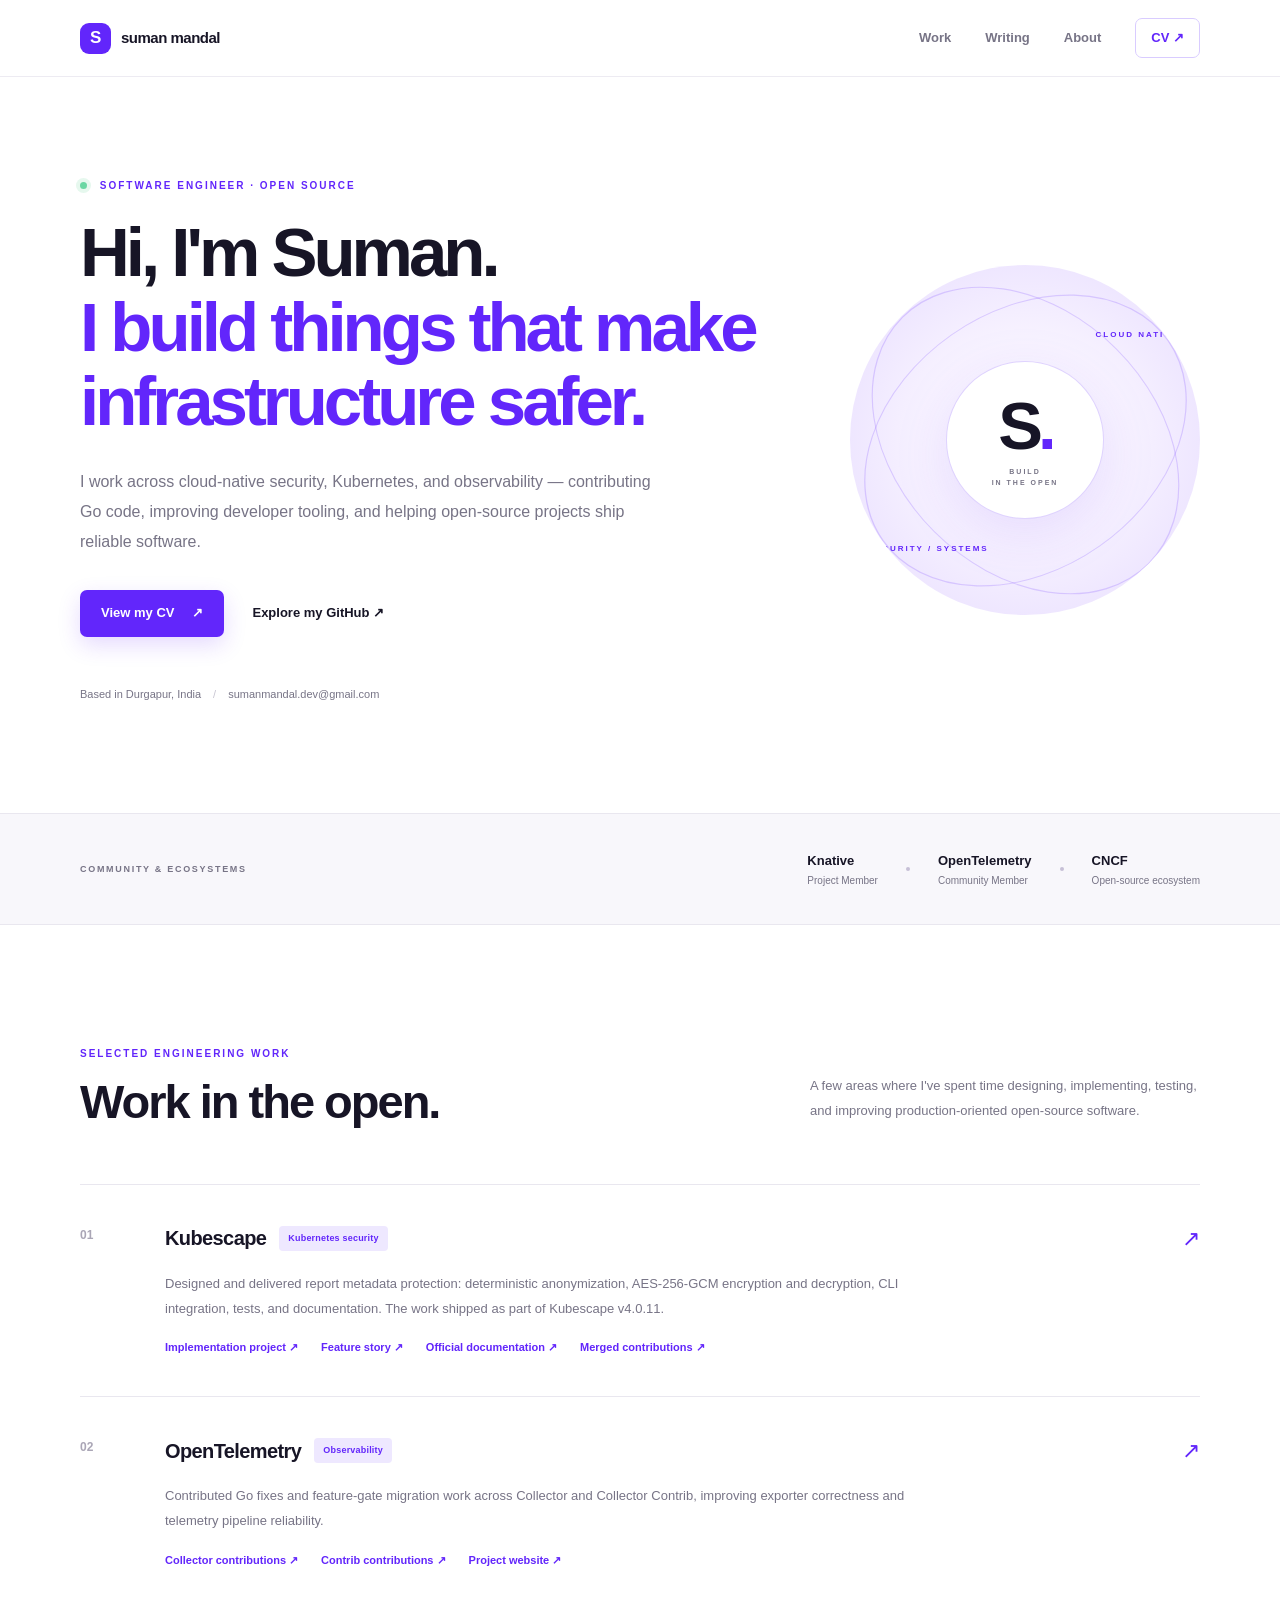
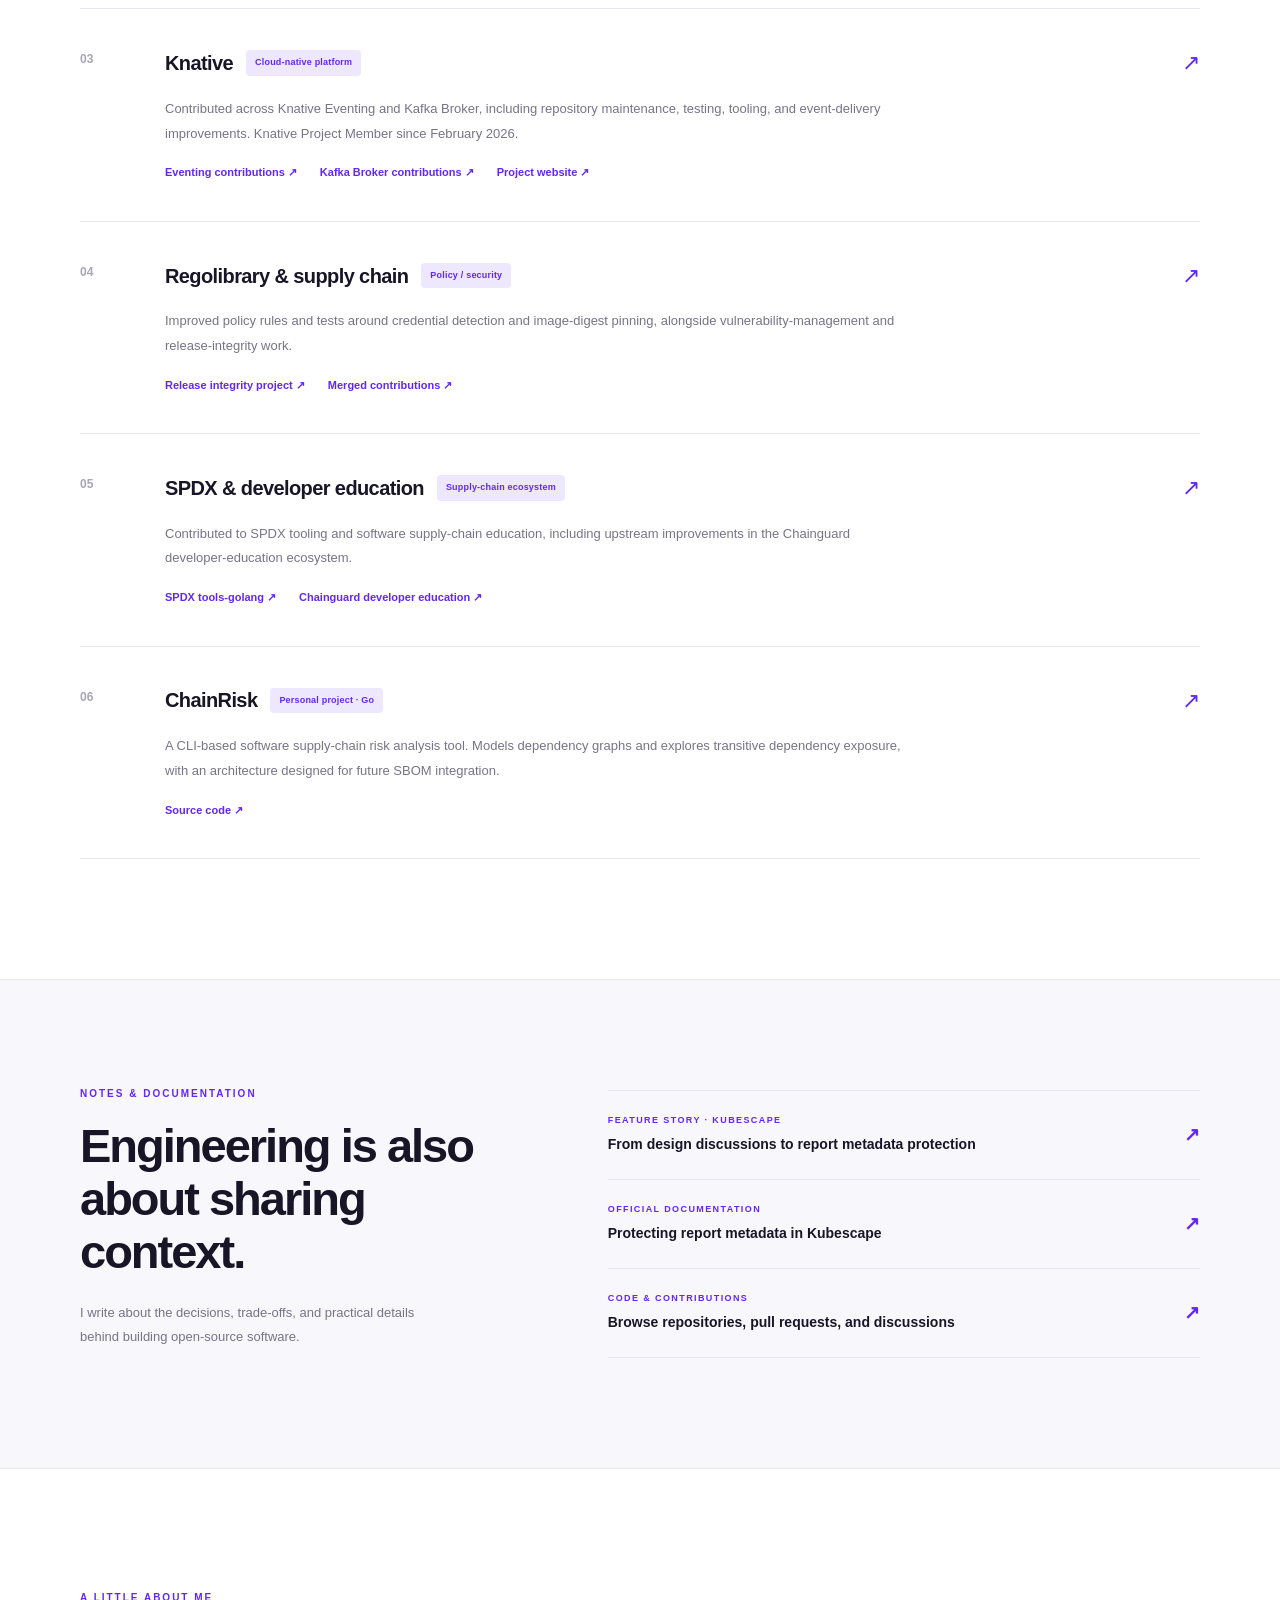
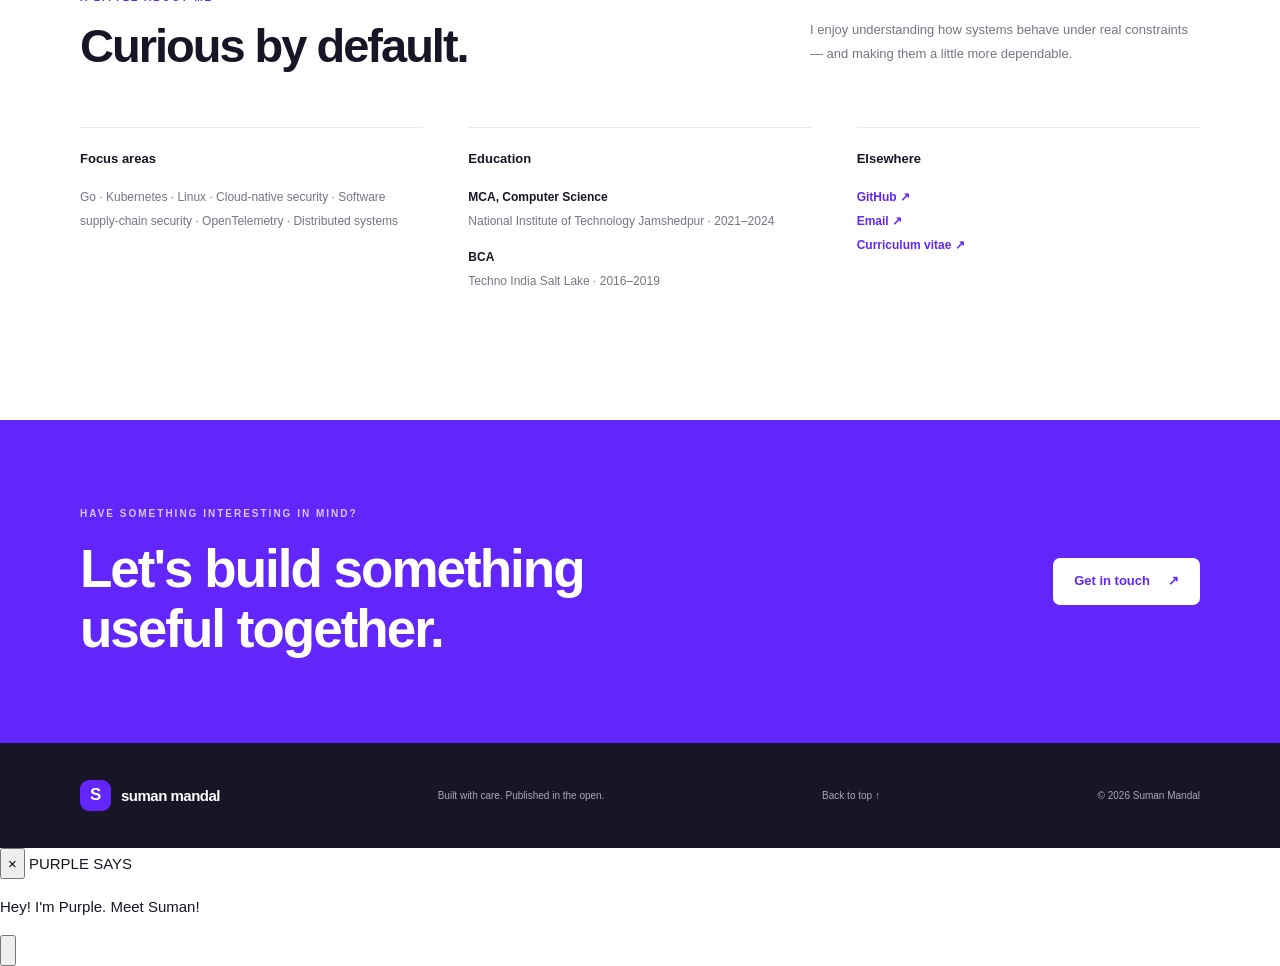
==== index.html @ c649b2d0 "Add interactive purple companion feature" ====
<!doctype html>
<html lang="en">
<head>
  <meta charset="utf-8" />
  <meta name="viewport" content="width=device-width, initial-scale=1" />
  <meta name="theme-color" content="#6226fb" />
  <meta name="description" content="Suman Mandal — software engineer and open-source contributor working across cloud-native security, Kubernetes, and observability." />
  <meta property="og:title" content="Suman Mandal — Software Engineer" />
  <meta property="og:description" content="Open-source engineering across Kubernetes security, cloud-native infrastructure, and observability." />
  <meta property="og:type" content="website" />

  <title>Suman Mandal — Software Engineer</title>

  <link rel="icon" type="image/svg+xml" href="/favicon.svg" />
  <link rel="stylesheet" href="/styles.css" />
</head>

<body>
  <a class="skip-link" href="#main">Skip to content</a>

  <header class="site-header">
    <div class="shell header-inner">
      <a class="wordmark" href="#top" aria-label="Suman Mandal home">
        <span class="mark">S</span>
        <span>suman mandal</span>
      </a>

      <button class="menu-toggle" type="button"
        aria-expanded="false"
        aria-controls="primary-nav"
        aria-label="Open navigation">
        <span></span>
        <span></span>
      </button>

      <nav id="primary-nav" class="nav" aria-label="Main navigation">
        <a href="#work">Work</a>
        <a href="#writing">Writing</a>
        <a href="#about">About</a>
        <a class="nav-cta" href="/assets/Suman-Mandal-CV.pdf"
          target="_blank" rel="noopener">
          CV <span aria-hidden="true">↗</span>
        </a>
      </nav>
    </div>
  </header>

  <main id="main">

    <!-- HERO -->
    <section class="hero shell" id="top">
      <div class="hero-copy">
        <p class="eyebrow">
          <span class="eyebrow-dot"></span>
          SOFTWARE ENGINEER · OPEN SOURCE
        </p>

        <h1>
          Hi, I'm Suman.<br />
          <span>I build things that make infrastructure safer.</span>
        </h1>

        <p class="hero-intro">
          I work across cloud-native security, Kubernetes, and observability —
          contributing Go code, improving developer tooling, and helping
          open-source projects ship reliable software.
        </p>

        <div class="hero-actions">
          <a class="button button-primary"
            href="/assets/Suman-Mandal-CV.pdf"
            target="_blank" rel="noopener">
            View my CV <span aria-hidden="true">↗</span>
          </a>

          <a class="text-link"
            href="https://github.com/jijo-OO7"
            target="_blank" rel="noopener">
            Explore my GitHub <span aria-hidden="true">↗</span>
          </a>
        </div>

        <div class="hero-meta">
          <span>Based in Durgapur, India</span>
          <span class="meta-separator">/</span>
          <a href="mailto:sumanmandal.dev@gmail.com">
            sumanmandal.dev@gmail.com
          </a>
        </div>
      </div>

      <div class="hero-art" aria-hidden="true">
        <div class="art-orbit orbit-one"></div>
        <div class="art-orbit orbit-two"></div>

        <div class="art-core">
          <span class="core-glyph">S<span>.</span></span>
          <span class="core-caption">BUILD<br />IN THE OPEN</span>
        </div>

        <div class="art-label label-top">CLOUD NATIVE</div>
        <div class="art-label label-bottom">SECURITY / SYSTEMS</div>
        <div class="art-grid"></div>
      </div>
    </section>

    <!-- COMMUNITY -->
    <section class="signal-band">
      <div class="shell signal-inner">
        <span class="signal-label">COMMUNITY & ECOSYSTEMS</span>

        <div class="signal-items">
          <span>Knative <small>Project Member</small></span>
          <i></i>
          <span>OpenTelemetry <small>Community Member</small></span>
          <i></i>
          <span>CNCF <small>Open-source ecosystem</small></span>
        </div>
      </div>
    </section>

    <!-- ENGINEERING WORK -->
    <section class="section shell" id="work">
      <div class="section-heading">
        <div>
          <p class="eyebrow">SELECTED ENGINEERING WORK</p>
          <h2>Work in the open.</h2>
        </div>

        <p class="section-note">
          A few areas where I've spent time designing, implementing,
          testing, and improving production-oriented open-source software.
        </p>
      </div>

      <div class="work-list">

        <!-- KUBESCAPE -->
        <article class="work-item">
          <div class="work-index">01</div>

          <div class="work-main">
            <div class="work-topline">
              <h3>
                Kubescape
                <span class="work-tag">Kubernetes security</span>
              </h3>

              <a class="arrow-link"
                href="https://github.com/kubescape/kubescape"
                target="_blank" rel="noopener"
                aria-label="Kubescape repository">↗</a>
            </div>

            <p>
              Designed and delivered report metadata protection:
              deterministic anonymization, AES-256-GCM encryption and
              decryption, CLI integration, tests, and documentation.
              The work shipped as part of Kubescape v4.0.11.
            </p>

            <div class="resource-links">
              <a href="https://github.com/jijo-OO7/kubescape-report-protection"
                target="_blank" rel="noopener">Implementation project ↗</a>

              <a href="https://kubescape.io/blog/2026/07/24/kubescape-report-metadata-protection/"
                target="_blank" rel="noopener">Feature story ↗</a>

              <a href="https://kubescape.io/docs/scanning/#protecting-report-metadata"
                target="_blank" rel="noopener">Official documentation ↗</a>

              <a href="https://github.com/kubescape/kubescape/pulls?q=is%3Apr+author%3Ajijo-OO7+is%3Amerged"
                target="_blank" rel="noopener">Merged contributions ↗</a>
            </div>
          </div>
        </article>

        <!-- OPENTELEMETRY -->
        <article class="work-item">
          <div class="work-index">02</div>

          <div class="work-main">
            <div class="work-topline">
              <h3>
                OpenTelemetry
                <span class="work-tag">Observability</span>
              </h3>

              <a class="arrow-link"
                href="https://github.com/open-telemetry/opentelemetry-collector-contrib"
                target="_blank" rel="noopener"
                aria-label="OpenTelemetry Collector Contrib repository">↗</a>
            </div>

            <p>
              Contributed Go fixes and feature-gate migration work across
              Collector and Collector Contrib, improving exporter correctness
              and telemetry pipeline reliability.
            </p>

            <div class="resource-links">
              <a href="https://github.com/open-telemetry/opentelemetry-collector/pulls?q=is%3Apr+author%3Ajijo-OO7+is%3Amerged"
                target="_blank" rel="noopener">Collector contributions ↗</a>

              <a href="https://github.com/open-telemetry/opentelemetry-collector-contrib/pulls?q=is%3Apr+author%3Ajijo-OO7+is%3Amerged"
                target="_blank" rel="noopener">Contrib contributions ↗</a>

              <a href="https://opentelemetry.io/"
                target="_blank" rel="noopener">Project website ↗</a>
            </div>
          </div>
        </article>

        <!-- KNATIVE -->
        <article class="work-item">
          <div class="work-index">03</div>

          <div class="work-main">
            <div class="work-topline">
              <h3>
                Knative
                <span class="work-tag">Cloud-native platform</span>
              </h3>

              <a class="arrow-link"
                href="https://github.com/knative"
                target="_blank" rel="noopener"
                aria-label="Knative organization">↗</a>
            </div>

            <p>
              Contributed across Knative Eventing and Kafka Broker,
              including repository maintenance, testing, tooling, and
              event-delivery improvements. Knative Project Member since
              February 2026.
            </p>

            <div class="resource-links">
              <a href="https://github.com/knative/eventing/pulls?q=is%3Apr+author%3Ajijo-OO7+is%3Amerged"
                target="_blank" rel="noopener">Eventing contributions ↗</a>

              <a href="https://github.com/knative-extensions/eventing-kafka-broker/pulls?q=is%3Apr+author%3Ajijo-OO7+is%3Amerged"
                target="_blank" rel="noopener">Kafka Broker contributions ↗</a>

              <a href="https://knative.dev/"
                target="_blank" rel="noopener">Project website ↗</a>
            </div>
          </div>
        </article>

        <!-- REGOLIBRARY -->
        <article class="work-item">
          <div class="work-index">04</div>

          <div class="work-main">
            <div class="work-topline">
              <h3>
                Regolibrary & supply chain
                <span class="work-tag">Policy / security</span>
              </h3>

              <a class="arrow-link"
                href="https://github.com/kubescape/regolibrary"
                target="_blank" rel="noopener"
                aria-label="Regolibrary repository">↗</a>
            </div>

            <p>
              Improved policy rules and tests around credential detection
              and image-digest pinning, alongside vulnerability-management
              and release-integrity work.
            </p>

            <div class="resource-links">
              <a href="https://github.com/jijo-OO7/regolibrary-release-integrity"
                target="_blank" rel="noopener">Release integrity project ↗</a>

              <a href="https://github.com/kubescape/regolibrary/pulls?q=is%3Apr+author%3Ajijo-OO7+is%3Amerged"
                target="_blank" rel="noopener">Merged contributions ↗</a>
            </div>
          </div>
        </article>

        <!-- SPDX -->
        <article class="work-item">
          <div class="work-index">05</div>

          <div class="work-main">
            <div class="work-topline">
              <h3>
                SPDX & developer education
                <span class="work-tag">Supply-chain ecosystem</span>
              </h3>

              <a class="arrow-link"
                href="https://github.com/spdx/tools-golang"
                target="_blank" rel="noopener"
                aria-label="SPDX tools golang repository">↗</a>
            </div>

            <p>
              Contributed to SPDX tooling and software supply-chain
              education, including upstream improvements in the
              Chainguard developer-education ecosystem.
            </p>

            <div class="resource-links">
              <a href="https://github.com/spdx/tools-golang"
                target="_blank" rel="noopener">SPDX tools-golang ↗</a>

              <a href="https://edu.chainguard.dev/"
                target="_blank" rel="noopener">Chainguard developer education ↗</a>
            </div>
          </div>
        </article>

        <!-- CHAINRISK -->
        <article class="work-item">
          <div class="work-index">06</div>

          <div class="work-main">
            <div class="work-topline">
              <h3>
                ChainRisk
                <span class="work-tag">Personal project · Go</span>
              </h3>

              <a class="arrow-link"
                href="https://github.com/jijo-OO7/chainrisk"
                target="_blank" rel="noopener"
                aria-label="ChainRisk repository">↗</a>
            </div>

            <p>
              A CLI-based software supply-chain risk analysis tool.
              Models dependency graphs and explores transitive dependency
              exposure, with an architecture designed for future SBOM integration.
            </p>

            <div class="resource-links">
              <a href="https://github.com/jijo-OO7/chainrisk"
                target="_blank" rel="noopener">Source code ↗</a>
            </div>
          </div>
        </article>

      </div>
    </section>

    <!-- WRITING -->
    <section class="writing-section" id="writing">
      <div class="shell writing-inner">

        <div>
          <p class="eyebrow">NOTES & DOCUMENTATION</p>
          <h2>Engineering is also<br />about sharing context.</h2>

          <p class="writing-intro">
            I write about the decisions, trade-offs, and practical details
            behind building open-source software.
          </p>
        </div>

        <div class="writing-links">
          <a class="writing-link"
            href="https://kubescape.io/blog/2026/07/24/kubescape-report-metadata-protection/"
            target="_blank" rel="noopener">
            <span>
              <small>FEATURE STORY · KUBESCAPE</small>
              From design discussions to report metadata protection
            </span>
            <b>↗</b>
          </a>

          <a class="writing-link"
            href="https://kubescape.io/docs/scanning/#protecting-report-metadata"
            target="_blank" rel="noopener">
            <span>
              <small>OFFICIAL DOCUMENTATION</small>
              Protecting report metadata in Kubescape
            </span>
            <b>↗</b>
          </a>

          <a class="writing-link"
            href="https://github.com/jijo-OO7"
            target="_blank" rel="noopener">
            <span>
              <small>CODE & CONTRIBUTIONS</small>
              Browse repositories, pull requests, and discussions
            </span>
            <b>↗</b>
          </a>
        </div>

      </div>
    </section>

    <!-- ABOUT -->
    <section class="section shell about-section" id="about">
      <div class="section-heading">
        <div>
          <p class="eyebrow">A LITTLE ABOUT ME</p>
          <h2>Curious by default.</h2>
        </div>

        <p class="section-note">
          I enjoy understanding how systems behave under real constraints —
          and making them a little more dependable.
        </p>
      </div>

      <div class="about-grid">

        <div>
          <h3>Focus areas</h3>
          <p>
            Go · Kubernetes · Linux · Cloud-native security ·
            Software supply-chain security · OpenTelemetry · Distributed systems
          </p>
        </div>

        <div>
          <h3>Education</h3>
          <p>
            <strong>MCA, Computer Science</strong><br />
            National Institute of Technology Jamshedpur · 2021–2024
          </p>
          <p>
            <strong>BCA</strong><br />
            Techno India Salt Lake · 2016–2019
          </p>
        </div>

        <div>
          <h3>Elsewhere</h3>
          <p>
            <a href="https://github.com/jijo-OO7"
              target="_blank" rel="noopener">GitHub ↗</a><br />

            <a href="mailto:sumanmandal.dev@gmail.com">Email ↗</a><br />

            <a href="/assets/Suman-Mandal-CV.pdf"
              target="_blank" rel="noopener">Curriculum vitae ↗</a>
          </p>
        </div>

      </div>
    </section>

    <!-- CONTACT -->
    <section class="contact-band">
      <div class="shell contact-inner">
        <div>
          <p class="eyebrow">HAVE SOMETHING INTERESTING IN MIND?</p>
          <h2>Let's build something<br />useful together.</h2>
        </div>

        <a class="button button-light"
          href="mailto:sumanmandal.dev@gmail.com">
          Get in touch <span aria-hidden="true">↗</span>
        </a>
      </div>
    </section>

  </main>

  <!-- FOOTER -->
  <footer class="site-footer">
    <div class="shell footer-inner">
      <a class="wordmark footer-wordmark" href="#top">
        <span class="mark">S</span>
        <span>suman mandal</span>
      </a>

      <p>Built with care. Published in the open.</p>

      <a href="#top">Back to top ↑</a>

      <small>© <span id="year">2026</span> Suman Mandal</small>
    </div>
  </footer>

<!-- PURPLE: INTERACTIVE WEBSITE COMPANION -->
<div class="purple-companion" id="purpleCompanion">

  <div class="purple-bubble" id="purpleBubble" role="status">
    <button class="purple-close" id="purpleClose"
      aria-label="Dismiss message">×</button>
    <span class="purple-bubble-label">PURPLE SAYS</span>
    <p id="purpleMessage">Hey! I'm Purple. Meet Suman!</p>
  </div>

  <button class="purple-cat" id="purpleCat"
    type="button"
    aria-label="Talk to Purple, your website companion"
    aria-expanded="true">

    <svg viewBox="0 0 120 110" role="img"
      aria-label="Cute purple cat mascot">

      <!-- Tail -->
      <path class="cat-tail"
        d="M87 75 C112 68 112 42 99 39 C90 36 87 48 96 49"
        fill="none" stroke="#6226fb"
        stroke-width="9" stroke-linecap="round"/>

      <!-- Body -->
      <ellipse cx="59" cy="77" rx="31" ry="26"
        fill="#6226fb"/>

      <!-- Feet -->
      <ellipse cx="42" cy="96" rx="13" ry="7"
        fill="#4918d8"/>
      <ellipse cx="77" cy="96" rx="13" ry="7"
        fill="#4918d8"/>

      <!-- Head -->
      <path d="M25 43 L28 9 L49 27
        Q60 21 72 27 L94 9 L96 46
        Q102 66 83 74 Q60 84 37 73
        Q19 64 25 43Z"
        fill="#7B4AFF"/>

      <!-- Inner ears -->
      <path d="M34 19 L32 40 L47 31Z"
        fill="#D7C6FF"/>
      <path d="M86 19 L88 40 L74 31Z"
        fill="#D7C6FF"/>

      <!-- Eyes -->
      <ellipse cx="46" cy="48" rx="4" ry="6"
        fill="#24123F"/>
      <ellipse cx="76" cy="48" rx="4" ry="6"
        fill="#24123F"/>

      <!-- Nose -->
      <path d="M57 57 Q61 53 65 57 Q61 63 57 57Z"
        fill="#FFC0E0"/>

      <!-- Mouth -->
      <path d="M61 61 Q55 68 50 62 M61 61 Q67 68 72 62"
        fill="none" stroke="#32165E"
        stroke-width="2" stroke-linecap="round"/>

      <!-- Whiskers -->
      <path d="M39 59 L19 55 M39 64 L18 66
        M81 59 L101 55 M81 64 L102 66"
        fill="none" stroke="#E4D8FF"
        stroke-width="2" stroke-linecap="round"/>

      <!-- Chest patch -->
      <ellipse cx="59" cy="77" rx="14" ry="12"
        fill="#B99BFF"/>

    </svg>

    <span class="cat-shadow"></span>
  </button>

</div>
<!-- END PURPLE -->

  <script src="/script.js"></script>
</body>
</html>
---- styles.css ----
/* =========================================
   SUMAN MANDAL — PERSONAL WEBSITE
   Minimal editorial design
   ========================================= */

:root {
  --violet: #6226fb;
  --violet-dark: #4816d7;
  --violet-soft: #eee8ff;
  --ink: #171526;
  --muted: #777486;
  --paper: #ffffff;
  --surface: #f8f7fb;
  --line: #e9e7ef;
  --white: #ffffff;

  --font: Inter, -apple-system, BlinkMacSystemFont,
    "Segoe UI", sans-serif;

  --shell: 1120px;
}

* {
  box-sizing: border-box;
}

html {
  scroll-behavior: smooth;
  scroll-padding-top: 90px;
}

body {
  margin: 0;
  background: var(--paper);
  color: var(--ink);
  font-family: var(--font);
  font-size: 15px;
  line-height: 1.7;
  -webkit-font-smoothing: antialiased;
}

a {
  color: inherit;
  text-decoration: none;
}

button {
  font: inherit;
}

::selection {
  background: var(--violet);
  color: white;
}

.shell {
  width: min(var(--shell), calc(100% - 64px));
  margin-inline: auto;
}

/* ACCESSIBILITY */

.skip-link {
  position: absolute;
  top: -100px;
  left: 16px;
  z-index: 1000;
  padding: 10px 16px;
  background: var(--violet);
  color: white;
}

.skip-link:focus {
  top: 16px;
}

/* HEADER */

.site-header {
  position: sticky;
  top: 0;
  z-index: 100;
  background: rgba(255, 255, 255, 0.92);
  backdrop-filter: blur(16px);
  border-bottom: 1px solid rgba(233, 231, 239, 0.8);
}

.header-inner {
  min-height: 76px;
  display: flex;
  align-items: center;
  justify-content: space-between;
}

.wordmark {
  display: inline-flex;
  align-items: center;
  gap: 10px;
  font-size: 15px;
  font-weight: 750;
  letter-spacing: -0.5px;
}

.mark {
  width: 31px;
  height: 31px;
  display: grid;
  place-items: center;
  background: var(--violet);
  color: white;
  border-radius: 9px;
  font-size: 17px;
  font-weight: 800;
}

.nav {
  display: flex;
  align-items: center;
  gap: 34px;
}

.nav a {
  color: var(--muted);
  font-size: 13px;
  font-weight: 600;
  transition: color 180ms ease;
}

.nav a:hover {
  color: var(--violet);
}

.nav .nav-cta {
  color: var(--violet);
  border: 1px solid #d9ccff;
  padding: 8px 15px;
  border-radius: 7px;
}

.nav .nav-cta:hover {
  background: var(--violet-soft);
}

.menu-toggle {
  display: none;
  border: 0;
  background: transparent;
  cursor: pointer;
}

/* HERO */

.hero {
  min-height: 600px;
  display: grid;
  grid-template-columns: 1.3fr 0.7fr;
  align-items: center;
  gap: 50px;
  padding-block: 100px 110px;
}

.eyebrow {
  margin: 0 0 22px;
  color: var(--violet);
  font-size: 10px;
  font-weight: 800;
  letter-spacing: 2px;
}

.eyebrow-dot {
  display: inline-block;
  width: 7px;
  height: 7px;
  margin-right: 8px;
  background: #6ad7a3;
  border-radius: 50%;
  box-shadow: 0 0 0 4px #e6f8ee;
}

.hero h1 {
  max-width: 740px;
  margin: 0;
  font-size: clamp(43px, 5.5vw, 69px);
  font-weight: 760;
  line-height: 1.08;
  letter-spacing: -4px;
}

.hero h1 span {
  color: var(--violet);
}

.hero-intro {
  max-width: 590px;
  margin: 27px 0 0;
  color: var(--muted);
  font-size: 16px;
  line-height: 1.9;
}

.hero-actions {
  display: flex;
  align-items: center;
  flex-wrap: wrap;
  gap: 28px;
  margin-top: 32px;
}

.button {
  display: inline-flex;
  align-items: center;
  justify-content: center;
  gap: 18px;
  min-height: 47px;
  padding: 0 21px;
  border-radius: 7px;
  font-size: 13px;
  font-weight: 700;
  transition: transform 180ms ease, background 180ms ease;
}

.button:hover {
  transform: translateY(-2px);
}

.button-primary {
  background: var(--violet);
  color: white;
  box-shadow: 0 8px 22px rgba(98, 38, 251, 0.17);
}

.button-primary:hover {
  background: var(--violet-dark);
}

.text-link {
  color: var(--ink);
  font-size: 13px;
  font-weight: 650;
}

.text-link:hover {
  color: var(--violet);
}

.hero-meta {
  display: flex;
  flex-wrap: wrap;
  gap: 12px;
  margin-top: 48px;
  color: var(--muted);
  font-size: 11px;
}

.hero-meta a:hover {
  color: var(--violet);
}

.meta-separator {
  color: #c8c5d2;
}

/* HERO ART */

.hero-art {
  position: relative;
  width: 100%;
  max-width: 350px;
  aspect-ratio: 1;
  justify-self: end;
  display: grid;
  place-items: center;
  overflow: hidden;
  border-radius: 50%;
  background:
    radial-gradient(circle at 50% 50%, #ffffff 0%, #f7f2ff 42%, #eee6ff 72%, #e4d8ff 100%);
}

.art-orbit {
  position: absolute;
  width: 74%;
  height: 74%;
  border: 1px solid rgba(98, 38, 251, 0.18);
  border-radius: 50%;
}

.orbit-one {
  transform: rotate(-35deg) scaleX(1.35);
}

.orbit-two {
  transform: rotate(45deg) scaleX(1.35);
}

.art-core {
  position: relative;
  z-index: 2;
  width: 45%;
  height: 45%;
  display: flex;
  flex-direction: column;
  align-items: center;
  justify-content: center;
  border: 1px solid rgba(98, 38, 251, 0.2);
  border-radius: 50%;
  background: white;
  box-shadow: 0 15px 55px rgba(98, 38, 251, 0.13);
}

.core-glyph {
  color: var(--ink);
  font-size: 67px;
  font-weight: 800;
  line-height: 1;
  letter-spacing: -5px;
}

.core-glyph span {
  color: var(--violet);
}

.core-caption {
  margin-top: 8px;
  color: var(--muted);
  font-size: 7px;
  font-weight: 800;
  letter-spacing: 2px;
  line-height: 1.5;
  text-align: center;
}

.art-label {
  position: absolute;
  z-index: 3;
  color: var(--violet);
  font-size: 8px;
  font-weight: 800;
  letter-spacing: 2px;
}

.label-top {
  top: 18%;
  right: 6%;
}

.label-bottom {
  bottom: 17%;
  left: 5%;
}

.art-grid {
  position: absolute;
  inset: 0;
  opacity: 0.13;
  background-image: radial-gradient(#6226fb 0.7px, transparent 0.7px);
  background-size: 12px 12px;
  mask-image: radial-gradient(circle, black, transparent 75%);
}

/* COMMUNITY BAND */

.signal-band {
  background: var(--surface);
  border-top: 1px solid var(--line);
  border-bottom: 1px solid var(--line);
}

.signal-inner {
  min-height: 110px;
  display: flex;
  align-items: center;
  justify-content: space-between;
  gap: 35px;
}

.signal-label {
  color: var(--muted);
  font-size: 9px;
  font-weight: 800;
  letter-spacing: 1.7px;
}

.signal-items {
  display: flex;
  align-items: center;
  flex-wrap: wrap;
  gap: 28px;
}

.signal-items span {
  color: var(--ink);
  font-size: 13px;
  font-weight: 750;
}

.signal-items small {
  display: block;
  color: var(--muted);
  font-size: 10px;
  font-weight: 450;
}

.signal-items i {
  width: 4px;
  height: 4px;
  background: #c7c0d6;
  border-radius: 50%;
}

/* GENERAL SECTION */

.section {
  padding-block: 120px;
}

.section-heading {
  display: flex;
  align-items: end;
  justify-content: space-between;
  gap: 40px;
  margin-bottom: 55px;
}

.section-heading .eyebrow {
  margin-bottom: 13px;
}

.section-heading h2,
.writing-inner h2 {
  margin: 0;
  font-size: clamp(34px, 4vw, 47px);
  line-height: 1.13;
  letter-spacing: -2px;
  font-weight: 760;
}

.section-note {
  max-width: 390px;
  margin: 0 0 5px;
  color: var(--muted);
  font-size: 13px;
  line-height: 1.9;
}

/* WORK LIST */

.work-list {
  border-top: 1px solid var(--line);
}

.work-item {
  display: grid;
  grid-template-columns: 65px 1fr;
  gap: 20px;
  padding: 35px 0 39px;
  border-bottom: 1px solid var(--line);
  transition: padding 200ms ease;
}

.work-item:hover {
  padding-left: 8px;
}

.work-index {
  padding-top: 5px;
  color: #aaa6b6;
  font-size: 12px;
  font-weight: 700;
}

.work-topline {
  display: flex;
  align-items: center;
  justify-content: space-between;
  gap: 20px;
}

.work-topline h3 {
  display: flex;
  align-items: center;
  flex-wrap: wrap;
  gap: 13px;
  margin: 0;
  font-size: 20px;
  font-weight: 750;
  letter-spacing: -0.6px;
}

.work-tag {
  padding: 5px 9px;
  border-radius: 4px;
  background: var(--violet-soft);
  color: var(--violet);
  font-size: 9px;
  font-weight: 750;
  letter-spacing: 0.2px;
}

.arrow-link {
  color: var(--violet);
  font-size: 22px;
  transition: transform 180ms ease;
}

.arrow-link:hover {
  transform: translate(3px, -3px);
}

.work-main > p {
  max-width: 740px;
  margin: 15px 0 17px;
  color: var(--muted);
  font-size: 13px;
  line-height: 1.9;
}

.resource-links {
  display: flex;
  flex-wrap: wrap;
  gap: 9px 23px;
}

.resource-links a {
  color: var(--violet);
  font-size: 11px;
  font-weight: 650;
}

.resource-links a:hover {
  text-decoration: underline;
  text-underline-offset: 4px;
}

/* WRITING SECTION */

.writing-section {
  padding-block: 105px;
  background: var(--surface);
  border-block: 1px solid var(--line);
}

.writing-inner {
  display: grid;
  grid-template-columns: 0.85fr 1.15fr;
  gap: 90px;
  align-items: center;
}

.writing-inner .eyebrow {
  margin-bottom: 17px;
}

.writing-intro {
  max-width: 350px;
  margin-top: 22px;
  color: var(--muted);
  font-size: 13px;
  line-height: 1.9;
}

.writing-links {
  border-top: 1px solid var(--line);
}

.writing-link {
  display: flex;
  align-items: center;
  justify-content: space-between;
  gap: 20px;
  padding: 22px 0;
  border-bottom: 1px solid var(--line);
  transition: padding 180ms ease;
}

.writing-link:hover {
  padding-left: 7px;
}

.writing-link span {
  color: var(--ink);
  font-size: 14px;
  font-weight: 650;
}

.writing-link small {
  display: block;
  margin-bottom: 5px;
  color: var(--violet);
  font-size: 9px;
  font-weight: 800;
  letter-spacing: 1.4px;
}

.writing-link b {
  color: var(--violet);
  font-size: 19px;
}

/* ABOUT */

.about-section {
  padding-bottom: 115px;
}

.about-grid {
  display: grid;
  grid-template-columns: 1fr 1fr 1fr;
  gap: 45px;
}

.about-grid > div {
  padding-top: 20px;
  border-top: 1px solid var(--line);
}

.about-grid h3 {
  margin: 0 0 15px;
  font-size: 13px;
  font-weight: 750;
}

.about-grid p {
  color: var(--muted);
  font-size: 12px;
  line-height: 2;
}

.about-grid strong {
  color: var(--ink);
}

.about-grid a {
  color: var(--violet);
  font-weight: 650;
}

.about-grid a:hover {
  text-decoration: underline;
}

/* CONTACT */

.contact-band {
  padding-block: 85px;
  background: var(--violet);
  color: white;
}

.contact-inner {
  display: flex;
  align-items: center;
  justify-content: space-between;
  gap: 35px;
}

.contact-band .eyebrow {
  color: #d6c8ff;
  margin-bottom: 17px;
}

.contact-band h2 {
  margin: 0;
  font-size: clamp(35px, 4.5vw, 53px);
  line-height: 1.12;
  letter-spacing: -2px;
}

.button-light {
  flex-shrink: 0;
  background: white;
  color: var(--violet);
}

.button-light:hover {
  background: #f1ecff;
}

/* FOOTER */

.site-footer {
  background: #171526;
  color: white;
}

.footer-inner {
  min-height: 105px;
  display: flex;
  align-items: center;
  justify-content: space-between;
  gap: 25px;
}

.footer-wordmark {
  color: white;
}

.footer-inner p,
.footer-inner small,
.footer-inner > a:last-of-type {
  color: #aaa7ba;
  font-size: 10px;
}

.footer-inner > a:last-of-type:hover {
  color: white;
}

/* RESPONSIVE TABLET */

@media (max-width: 850px) {
  .hero {
    grid-template-columns: 1fr 0.55fr;
    gap: 20px;
    padding-block: 85px;
  }

  .hero h1 {
    letter-spacing: -2.5px;
  }

  .hero-art {
    max-width: 270px;
  }

  .signal-inner {
    align-items: flex-start;
    flex-direction: column;
    justify-content: center;
    padding-block: 25px;
  }

  .writing-inner {
    gap: 45px;
  }

  .section {
    padding-block: 90px;
  }
}

/* RESPONSIVE MOBILE */

@media (max-width: 620px) {
  .shell {
    width: min(100% - 40px, var(--shell));
  }

  .header-inner {
    min-height: 68px;
  }

  .menu-toggle {
    display: flex;
    flex-direction: column;
    gap: 6px;
    padding: 9px;
  }

  .menu-toggle span {
    display: block;
    width: 21px;
    height: 2px;
    background: var(--ink);
  }

  .nav {
    position: absolute;
    top: 68px;
    left: 0;
    right: 0;
    display: none;
    align-items: stretch;
    flex-direction: column;
    gap: 0;
    padding: 12px 20px 20px;
    background: white;
    border-bottom: 1px solid var(--line);
  }

  .nav.is-open {
    display: flex;
  }

  .nav a {
    padding: 12px 0;
  }

  .nav .nav-cta {
    align-self: flex-start;
    padding: 8px 14px;
  }

  .hero {
    min-height: auto;
    grid-template-columns: 1fr;
    gap: 55px;
    padding-block: 75px 65px;
  }

  .hero h1 {
    font-size: clamp(42px, 12vw, 58px);
    letter-spacing: -2.8px;
  }

  .hero-intro {
    font-size: 14px;
  }

  .hero-meta {
    margin-top: 32px;
    gap: 8px;
  }

  .hero-art {
    width: min(75%, 285px);
    justify-self: center;
  }

  .signal-inner {
    gap: 19px;
    padding-block: 27px;
  }

  .signal-items {
    gap: 15px;
  }

  .signal-items i {
    display: none;
  }

  .signal-items span {
    min-width: 42%;
  }

  .section {
    padding-block: 75px;
  }

  .section-heading {
    display: block;
    margin-bottom: 38px;
  }

  .section-note {
    margin-top: 18px;
  }

  .work-item {
    grid-template-columns: 30px 1fr;
    gap: 10px;
    padding-block: 28px;
  }

  .work-item:hover {
    padding-left: 0;
  }

  .work-topline h3 {
    font-size: 17px;
    gap: 9px;
  }

  .work-tag {
    font-size: 8px;
  }

  .resource-links {
    gap: 10px 16px;
  }

  .writing-section {
    padding-block: 75px;
  }

  .writing-inner {
    grid-template-columns: 1fr;
    gap: 35px;
  }

  .about-grid {
    grid-template-columns: 1fr;
    gap: 25px;
  }

  .contact-band {
    padding-block: 65px;
  }

  .contact-inner {
    align-items: flex-start;
    flex-direction: column;
  }

  .footer-inner {
    align-items: flex-start;
    flex-direction: column;
    justify-content: center;
    gap: 8px;
    padding-block: 25px;
  }

  .footer-inner p {
    margin: 5px 0;
  }
}

/* REDUCED MOTION */

@media (prefers-reduced-motion: reduce) {
  *,
  *::before,
  *::after {
    scroll-behavior: auto !important;
    transition-duration: 0.01ms !important;
    animation-duration: 0.01ms !important;
  }
}
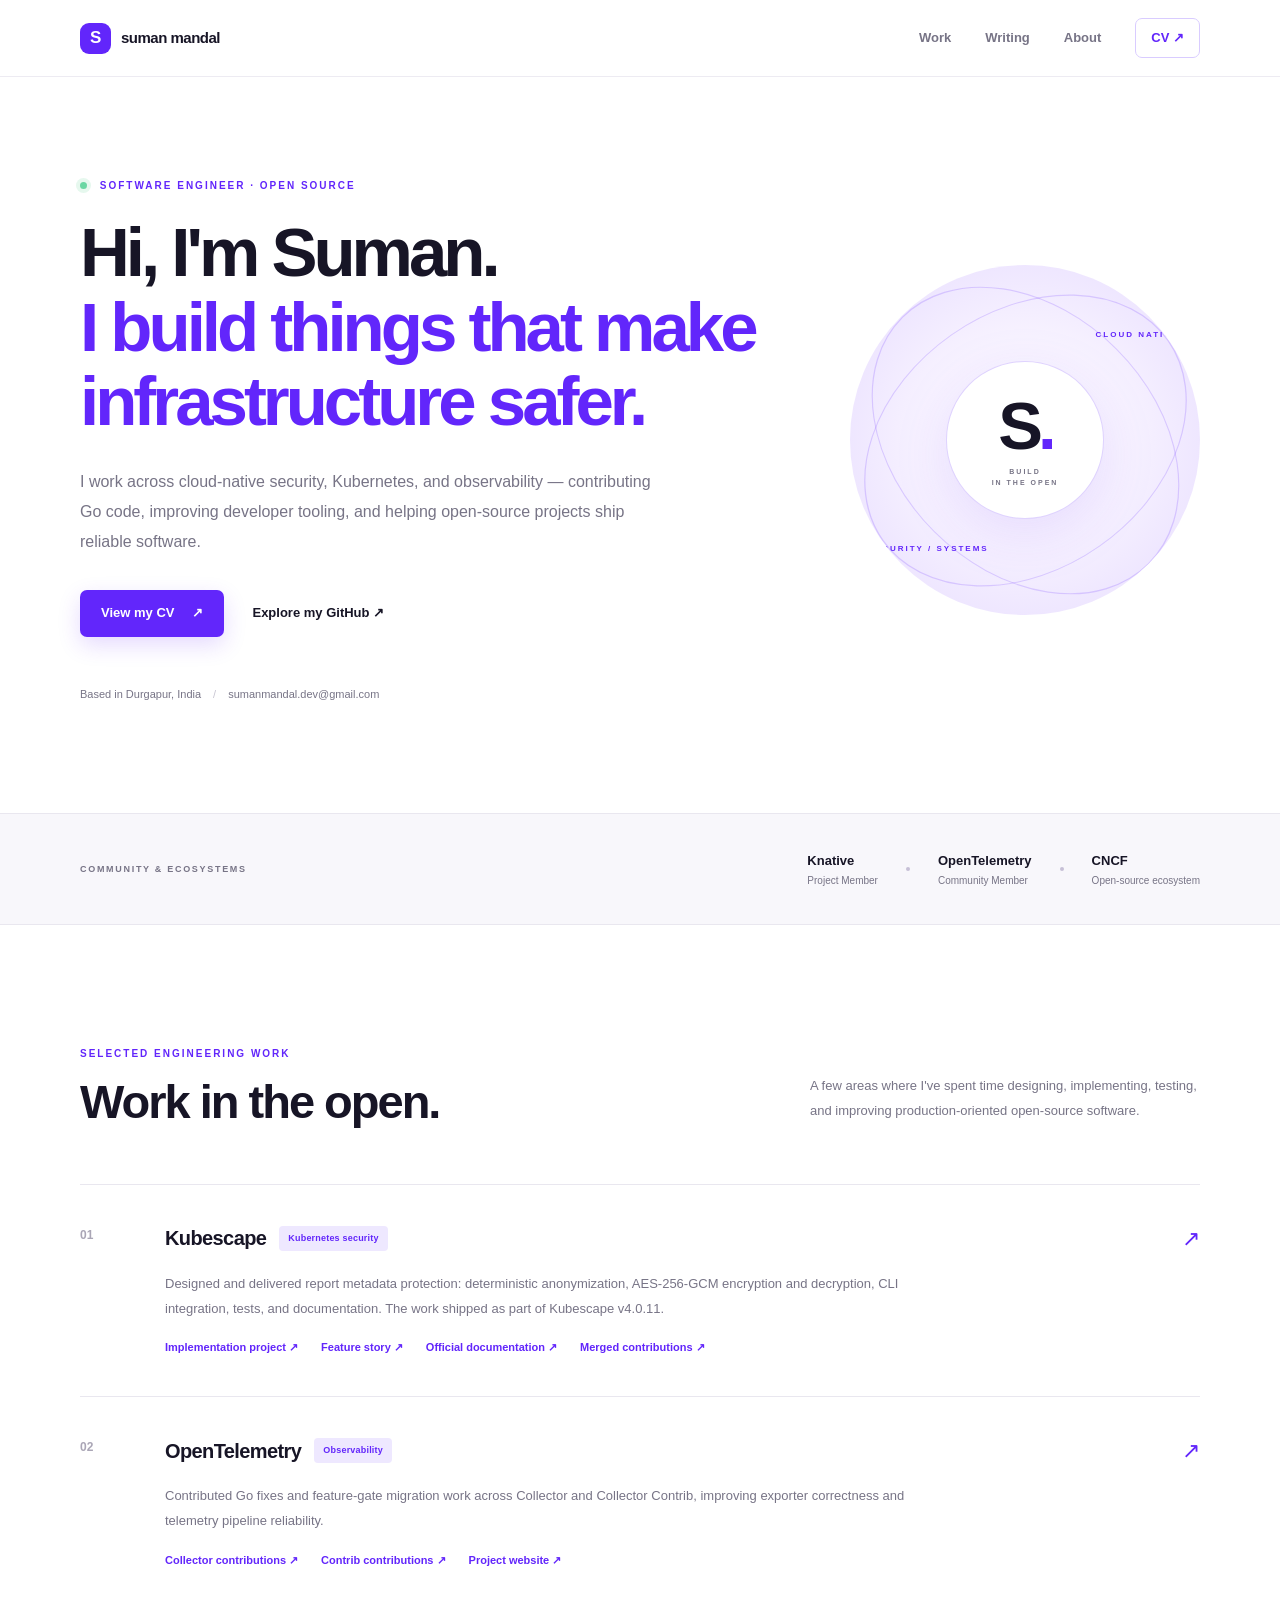
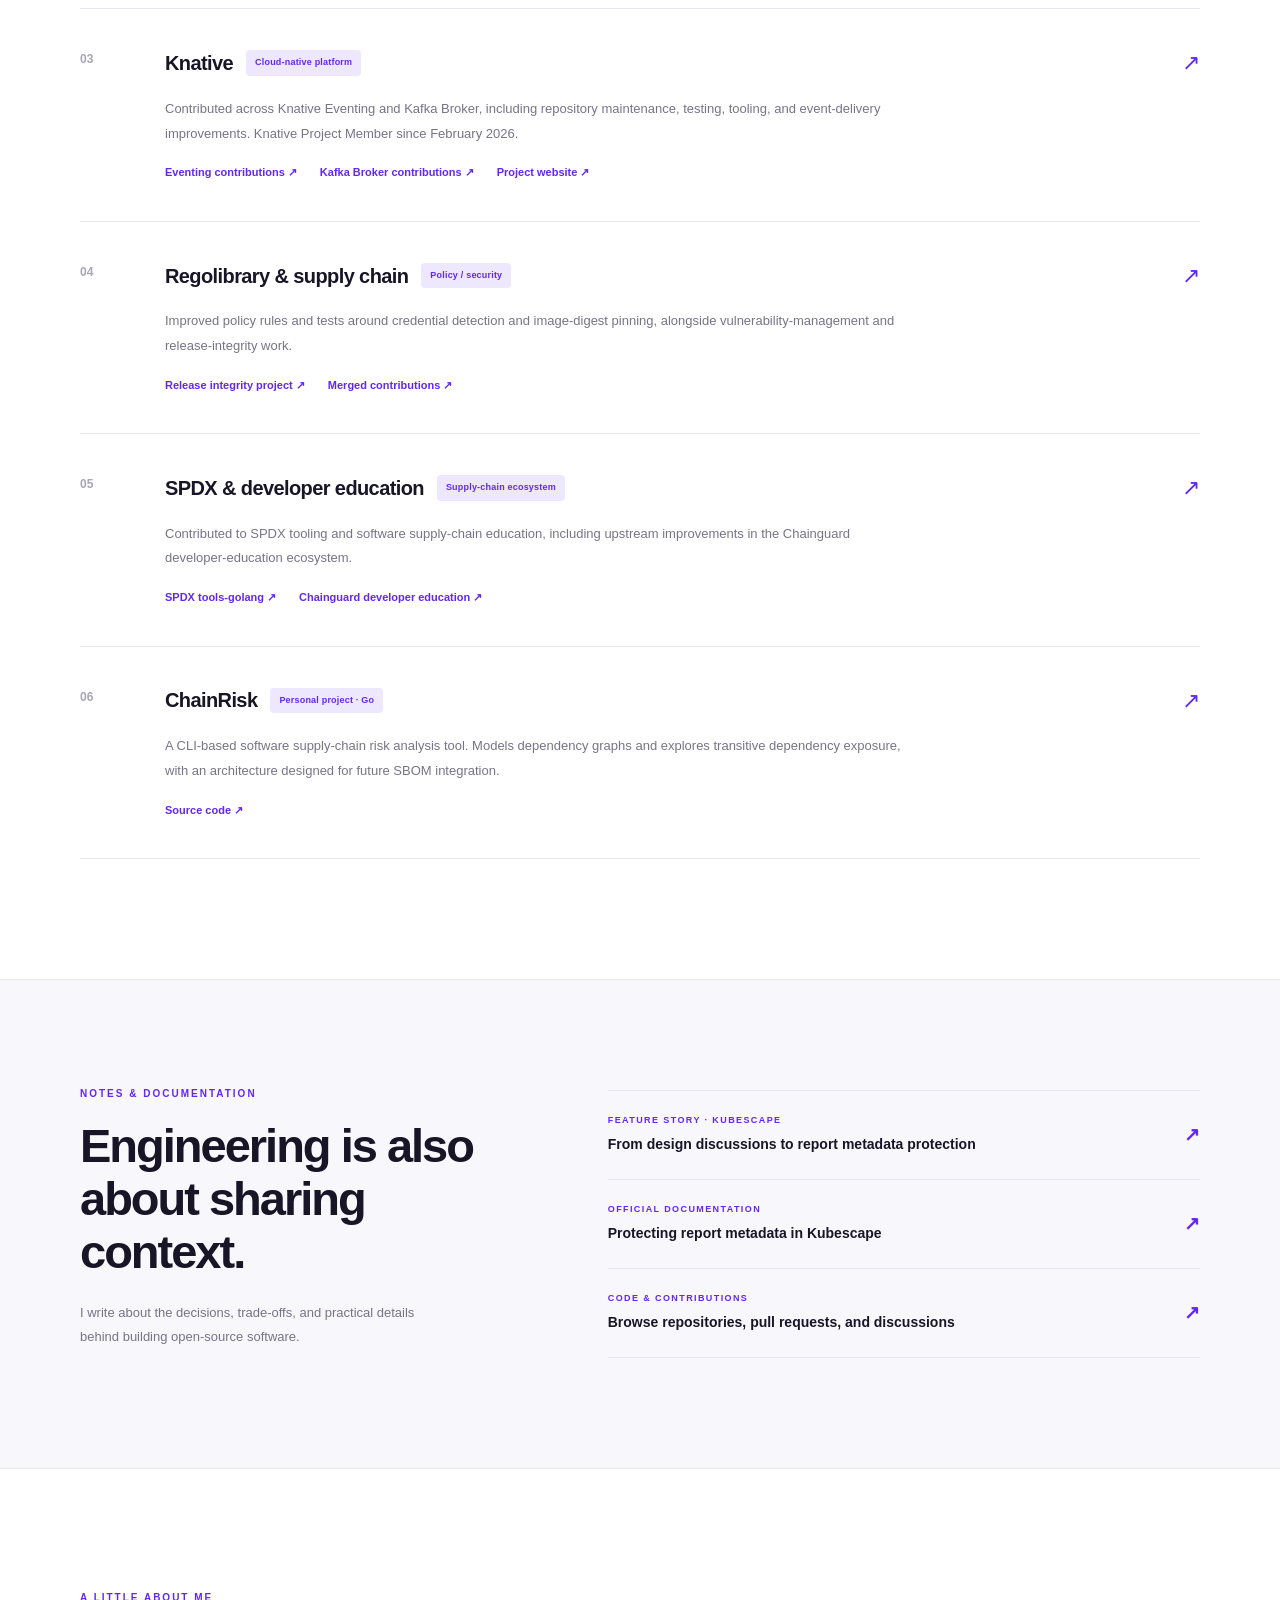
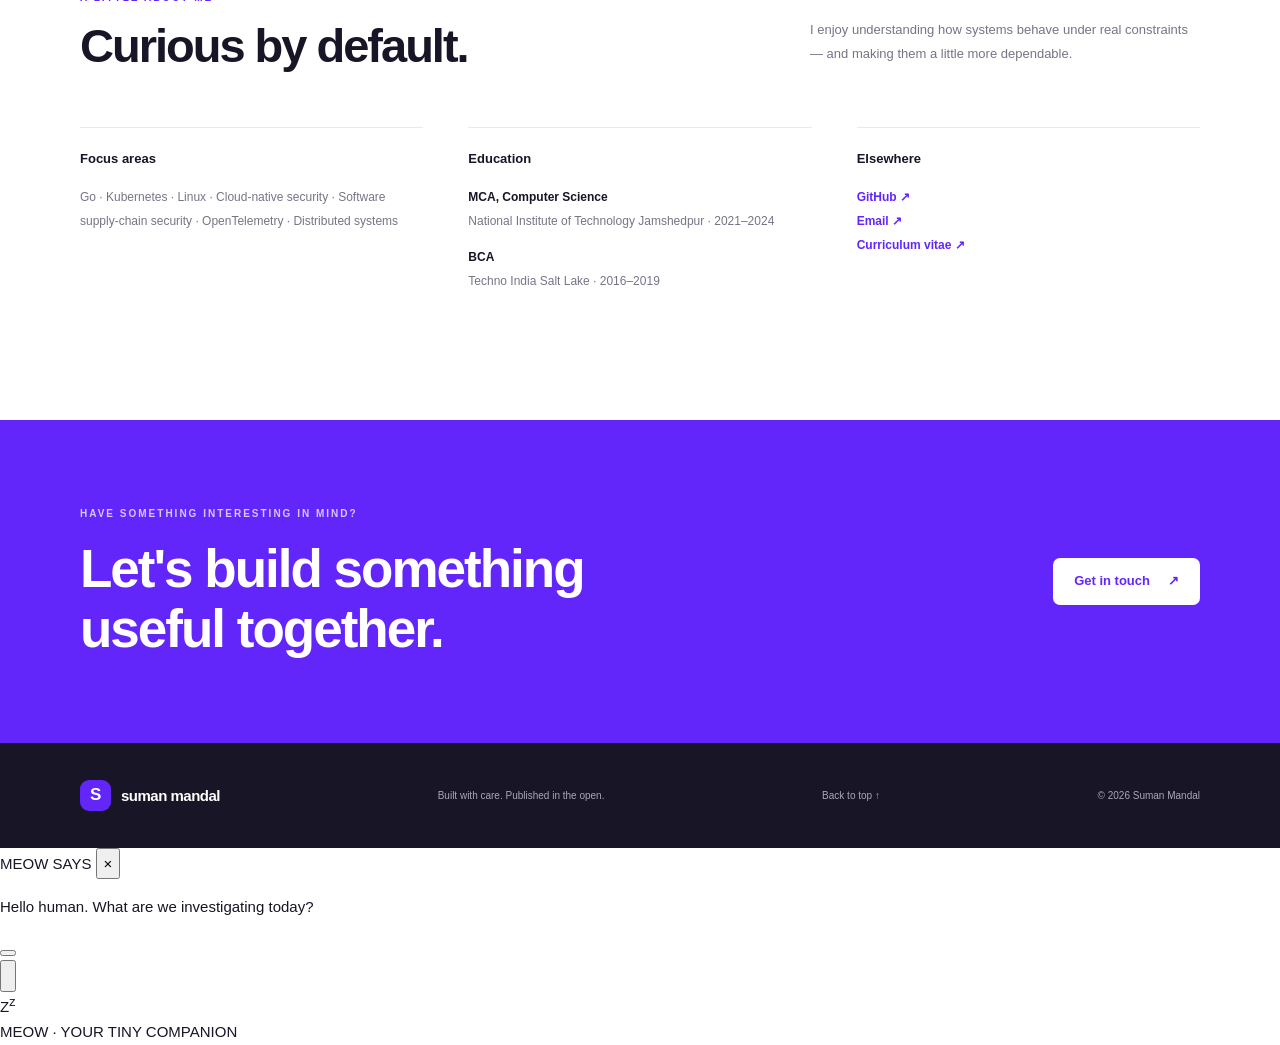
==== commit 61f88d56: "Add interactive virtual pet feature to index.html" ====
--- a/index.html
+++ b/index.html
@@ -482,85 +482,121 @@
     </div>
   </footer>
 
-<!-- PURPLE: INTERACTIVE WEBSITE COMPANION -->
-<div class="purple-companion" id="purpleCompanion">
-
-  <div class="purple-bubble" id="purpleBubble" role="status">
-    <button class="purple-close" id="purpleClose"
-      aria-label="Dismiss message">×</button>
-    <span class="purple-bubble-label">PURPLE SAYS</span>
-    <p id="purpleMessage">Hey! I'm Purple. Meet Suman!</p>
+
+<!-- MEOW: INTERACTIVE VIRTUAL PET -->
+<div class="meow-pet" id="meowPet">
+
+  <div class="meow-message" id="meowMessage" role="status">
+    <span class="meow-label">MEOW SAYS</span>
+    <button id="meowClose" aria-label="Close message">×</button>
+    <p id="meowText">Hello human. What are we investigating today?</p>
   </div>
 
-  <button class="purple-cat" id="purpleCat"
-    type="button"
-    aria-label="Talk to Purple, your website companion"
-    aria-expanded="true">
-
-    <svg viewBox="0 0 120 110" role="img"
-      aria-label="Cute purple cat mascot">
-
-      <!-- Tail -->
-      <path class="cat-tail"
-        d="M87 75 C112 68 112 42 99 39 C90 36 87 48 96 49"
-        fill="none" stroke="#6226fb"
-        stroke-width="9" stroke-linecap="round"/>
-
-      <!-- Body -->
-      <ellipse cx="59" cy="77" rx="31" ry="26"
-        fill="#6226fb"/>
-
-      <!-- Feet -->
-      <ellipse cx="42" cy="96" rx="13" ry="7"
-        fill="#4918d8"/>
-      <ellipse cx="77" cy="96" rx="13" ry="7"
-        fill="#4918d8"/>
-
-      <!-- Head -->
-      <path d="M25 43 L28 9 L49 27
-        Q60 21 72 27 L94 9 L96 46
-        Q102 66 83 74 Q60 84 37 73
-        Q19 64 25 43Z"
-        fill="#7B4AFF"/>
-
-      <!-- Inner ears -->
-      <path d="M34 19 L32 40 L47 31Z"
-        fill="#D7C6FF"/>
-      <path d="M86 19 L88 40 L74 31Z"
-        fill="#D7C6FF"/>
-
-      <!-- Eyes -->
-      <ellipse cx="46" cy="48" rx="4" ry="6"
-        fill="#24123F"/>
-      <ellipse cx="76" cy="48" rx="4" ry="6"
-        fill="#24123F"/>
-
-      <!-- Nose -->
-      <path d="M57 57 Q61 53 65 57 Q61 63 57 57Z"
-        fill="#FFC0E0"/>
-
-      <!-- Mouth -->
-      <path d="M61 61 Q55 68 50 62 M61 61 Q67 68 72 62"
-        fill="none" stroke="#32165E"
-        stroke-width="2" stroke-linecap="round"/>
-
-      <!-- Whiskers -->
-      <path d="M39 59 L19 55 M39 64 L18 66
-        M81 59 L101 55 M81 64 L102 66"
-        fill="none" stroke="#E4D8FF"
-        stroke-width="2" stroke-linecap="round"/>
-
-      <!-- Chest patch -->
-      <ellipse cx="59" cy="77" rx="14" ry="12"
-        fill="#B99BFF"/>
-
-    </svg>
-
-    <span class="cat-shadow"></span>
-  </button>
+  <div class="meow-stage" id="meowStage">
+
+    <!-- PLAY BALL -->
+    <button class="meow-ball" id="meowBall"
+      aria-label="Play with Meow">
+      <span></span>
+    </button>
+
+    <!-- SLEEPING PILLOW -->
+    <div class="meow-pillow">
+      <span></span>
+    </div>
+
+    <!-- CAT -->
+    <button class="meow-cat" id="meowCat"
+      aria-label="Meow the virtual pet. Click to interact.">
+
+      <svg viewBox="0 0 160 170"
+        xmlns="http://www.w3.org/2000/svg">
+
+        <!-- Tail -->
+        <path class="meow-tail"
+          d="M112 132 Q150 130 143 101 Q140 87 127 96"
+          fill="none" stroke="#6226fb"
+          stroke-width="12" stroke-linecap="round"/>
+
+        <!-- Body -->
+        <ellipse cx="80" cy="126" rx="43" ry="35"
+          fill="#713bfa"/>
+
+        <!-- Belly -->
+        <ellipse cx="80" cy="131" rx="23" ry="24"
+          fill="#bca1ff"/>
+
+        <!-- Feet -->
+        <ellipse cx="55" cy="151" rx="19" ry="9"
+          fill="#5122dc"/>
+        <ellipse cx="104" cy="151" rx="19" ry="9"
+          fill="#5122dc"/>
+
+        <!-- Head -->
+        <path
+          d="M34 65 L39 13 L69 39
+             Q80 33 91 39 L121 13
+             L126 65 Q136 105 80 111
+             Q24 105 34 65Z"
+          fill="#865aff"/>
+
+        <!-- Inner ears -->
+        <path d="M47 27 L44 57 L64 43Z"
+          fill="#e4d5ff"/>
+        <path d="M112 27 L115 57 L95 43Z"
+          fill="#e4d5ff"/>
+
+        <!-- Eye whites -->
+        <ellipse cx="61" cy="69" rx="10" ry="12"
+          fill="white"/>
+        <ellipse cx="99" cy="69" rx="10" ry="12"
+          fill="white"/>
+
+        <!-- Pupils: JavaScript will move these -->
+        <g id="meowEyes">
+          <circle class="meow-pupil" cx="63" cy="69" r="5"
+            fill="#24123f"/>
+          <circle class="meow-pupil" cx="101" cy="69" r="5"
+            fill="#24123f"/>
+        </g>
+
+        <!-- Nose -->
+        <path d="M76 86 Q80 81 84 86 Q80 92 76 86Z"
+          fill="#ffb6d9"/>
+
+        <!-- Mouth -->
+        <path d="M80 91 Q74 99 68 94
+                 M80 91 Q86 99 92 94"
+          fill="none" stroke="#32165e"
+          stroke-width="2.5" stroke-linecap="round"/>
+
+        <!-- Whiskers -->
+        <path d="M48 85 L23 79 M48 92 L22 96
+                 M112 85 L137 79 M112 92 L138 96"
+          fill="none" stroke="#e4d8ff"
+          stroke-width="2" stroke-linecap="round"/>
+
+        <!-- Blush -->
+        <ellipse cx="46" cy="88" rx="7" ry="4"
+          fill="#f5a9d5" opacity=".7"/>
+        <ellipse cx="114" cy="88" rx="7" ry="4"
+          fill="#f5a9d5" opacity=".7"/>
+
+      </svg>
+
+    </button>
+
+    <!-- SLEEP INDICATOR -->
+    <div class="meow-sleep-symbol" aria-hidden="true">
+      Z<sup>z</sup>
+    </div>
+
+  </div>
+
+  <span class="meow-caption">MEOW · YOUR TINY COMPANION</span>
 
 </div>
-<!-- END PURPLE -->
+<!-- END MEOW -->
 
   <script src="/script.js"></script>
 </body>
--- a/styles.css
+++ b/styles.css
@@ -917,3 +917,240 @@
     animation-duration: 0.01ms !important;
   }
 }
+
+
+/* =========================================
+   PURPLE — INTERACTIVE CAT COMPANION
+   ========================================= */
+
+.purple-companion {
+  position: fixed;
+  z-index: 999;
+  right: 25px;
+  bottom: 18px;
+  width: 150px;
+  height: 175px;
+  pointer-events: none;
+  transition: right 1.2s ease, bottom 1.2s ease;
+}
+
+/* SPEECH BUBBLE */
+
+.purple-bubble {
+  position: absolute;
+  right: 0;
+  bottom: 145px;
+  width: 205px;
+  padding: 15px 17px;
+  background: white;
+  border: 1px solid #e8ddff;
+  border-radius: 13px;
+  box-shadow: 0 10px 35px rgba(47, 24, 95, 0.12);
+  opacity: 1;
+  transform: translateY(0);
+  transition: opacity 250ms ease, transform 250ms ease;
+  pointer-events: auto;
+}
+
+.purple-bubble::after {
+  content: "";
+  position: absolute;
+  right: 32px;
+  bottom: -8px;
+  width: 14px;
+  height: 14px;
+  background: white;
+  border-right: 1px solid #e8ddff;
+  border-bottom: 1px solid #e8ddff;
+  transform: rotate(45deg);
+}
+
+.purple-bubble-label {
+  color: #6226fb;
+  font-size: 8px;
+  font-weight: 850;
+  letter-spacing: 1.6px;
+}
+
+.purple-bubble p {
+  margin: 6px 12px 0 0;
+  color: #29233c;
+  font-size: 12px;
+  font-weight: 600;
+  line-height: 1.6;
+}
+
+.purple-close {
+  position: absolute;
+  top: 7px;
+  right: 9px;
+  border: 0;
+  background: transparent;
+  color: #9992a8;
+  font-size: 18px;
+  cursor: pointer;
+}
+
+.purple-close:hover {
+  color: #6226fb;
+}
+
+/* CAT BUTTON */
+
+.purple-cat {
+  position: absolute;
+  right: 4px;
+  bottom: 0;
+  width: 120px;
+  height: 120px;
+  padding: 0;
+  border: 0;
+  background: transparent;
+  cursor: pointer;
+  pointer-events: auto;
+  animation: purple-idle 3s ease-in-out infinite;
+}
+
+.purple-cat svg {
+  position: relative;
+  z-index: 2;
+  width: 100%;
+  overflow: visible;
+}
+
+.purple-cat:hover {
+  animation-play-state: paused;
+}
+
+.purple-cat:hover svg {
+  transform: translateY(-7px) rotate(-4deg);
+}
+
+.cat-tail {
+  transform-origin: 89px 74px;
+  animation: purple-tail 2s ease-in-out infinite;
+}
+
+.cat-shadow {
+  position: absolute;
+  z-index: 1;
+  bottom: 1px;
+  left: 25px;
+  width: 72px;
+  height: 12px;
+  background: rgba(53, 28, 101, 0.13);
+  border-radius: 50%;
+  filter: blur(5px);
+}
+
+/* WALKING STATE */
+
+.purple-companion.is-walking .purple-cat {
+  animation: purple-walk 500ms ease-in-out infinite alternate;
+}
+
+.purple-companion.is-walking .cat-tail {
+  animation-duration: 500ms;
+}
+
+/* HIDDEN SPEECH */
+
+.purple-bubble.is-hidden {
+  opacity: 0;
+  transform: translateY(10px);
+  pointer-events: none;
+}
+
+/* DISMISSED STATE */
+
+.purple-companion.is-dismissed {
+  display: none;
+}
+
+/* ANIMATIONS */
+
+@keyframes purple-idle {
+  0%, 100% {
+    transform: translateY(0);
+  }
+
+  50% {
+    transform: translateY(-7px);
+  }
+}
+
+@keyframes purple-tail {
+  0%, 100% {
+    transform: rotate(0deg);
+  }
+
+  50% {
+    transform: rotate(15deg);
+  }
+}
+
+@keyframes purple-walk {
+  from {
+    transform: translateY(0) rotate(-5deg);
+  }
+
+  to {
+    transform: translateY(-5px) rotate(5deg);
+  }
+}
+
+/* MOBILE */
+
+@media (max-width: 620px) {
+  .purple-companion {
+    right: 5px;
+    bottom: 8px;
+    transform: scale(0.82);
+    transform-origin: bottom right;
+  }
+
+  .purple-bubble {
+    width: 185px;
+  }
+}
+
+/* REDUCED MOTION ACCESSIBILITY */
+
+@media (prefers-reduced-motion: reduce) {
+  .purple-cat,
+  .cat-tail {
+    animation: none !important;
+  }
+
+  .purple-bubble,
+  .purple-companion {
+    transition: none !important;
+  }
+}
+
+
+/* PURPLE — CONTEXTUAL ACTION LINK */
+
+.purple-action {
+  display: inline-block;
+  margin-top: 10px;
+  color: #6226fb;
+  font-size: 10px;
+  font-weight: 800;
+  text-decoration: none;
+  transition: color 180ms ease;
+}
+
+.purple-action:hover {
+  color: #4013c6;
+  text-decoration: underline;
+  text-underline-offset: 3px;
+}
+
+/* CAT INTERACTION */
+
+.purple-cat:focus-visible {
+  outline: 3px solid #6226fb;
+  outline-offset: 5px;
+  border-radius: 50%;
+}
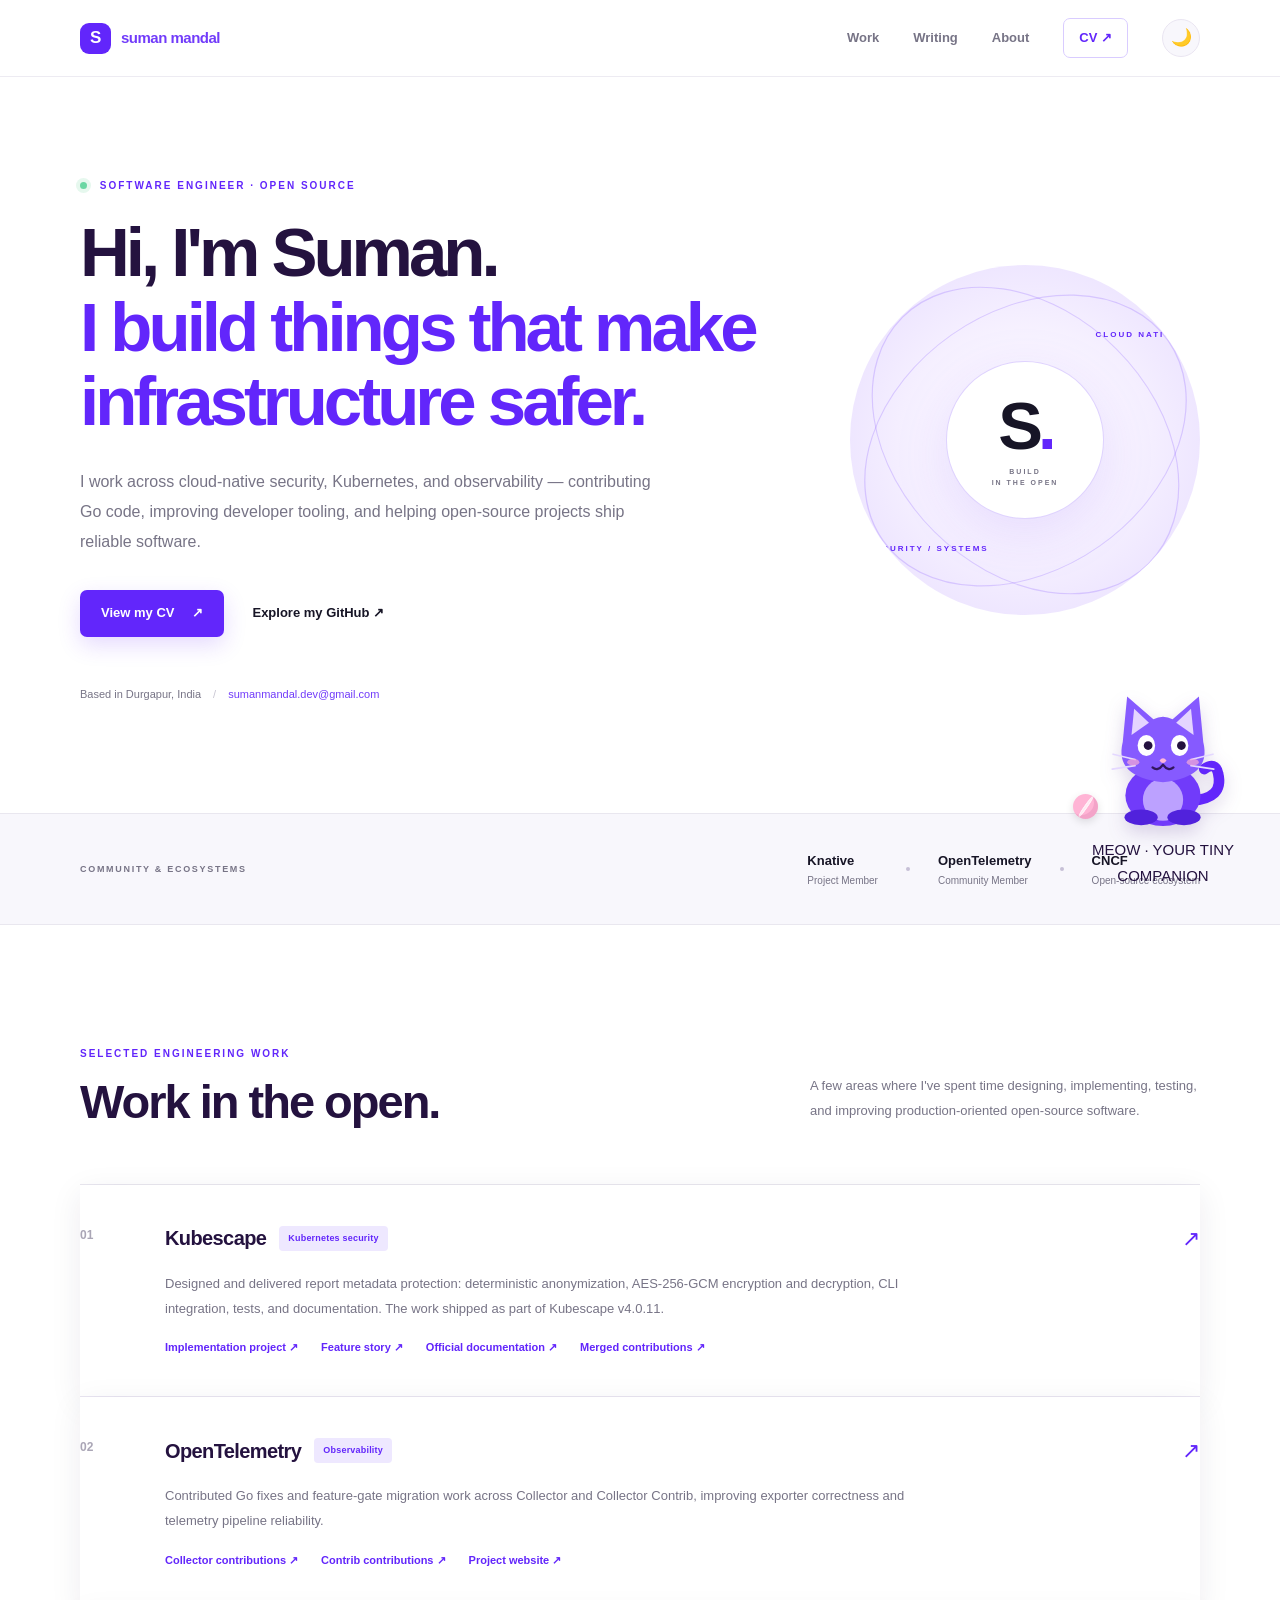
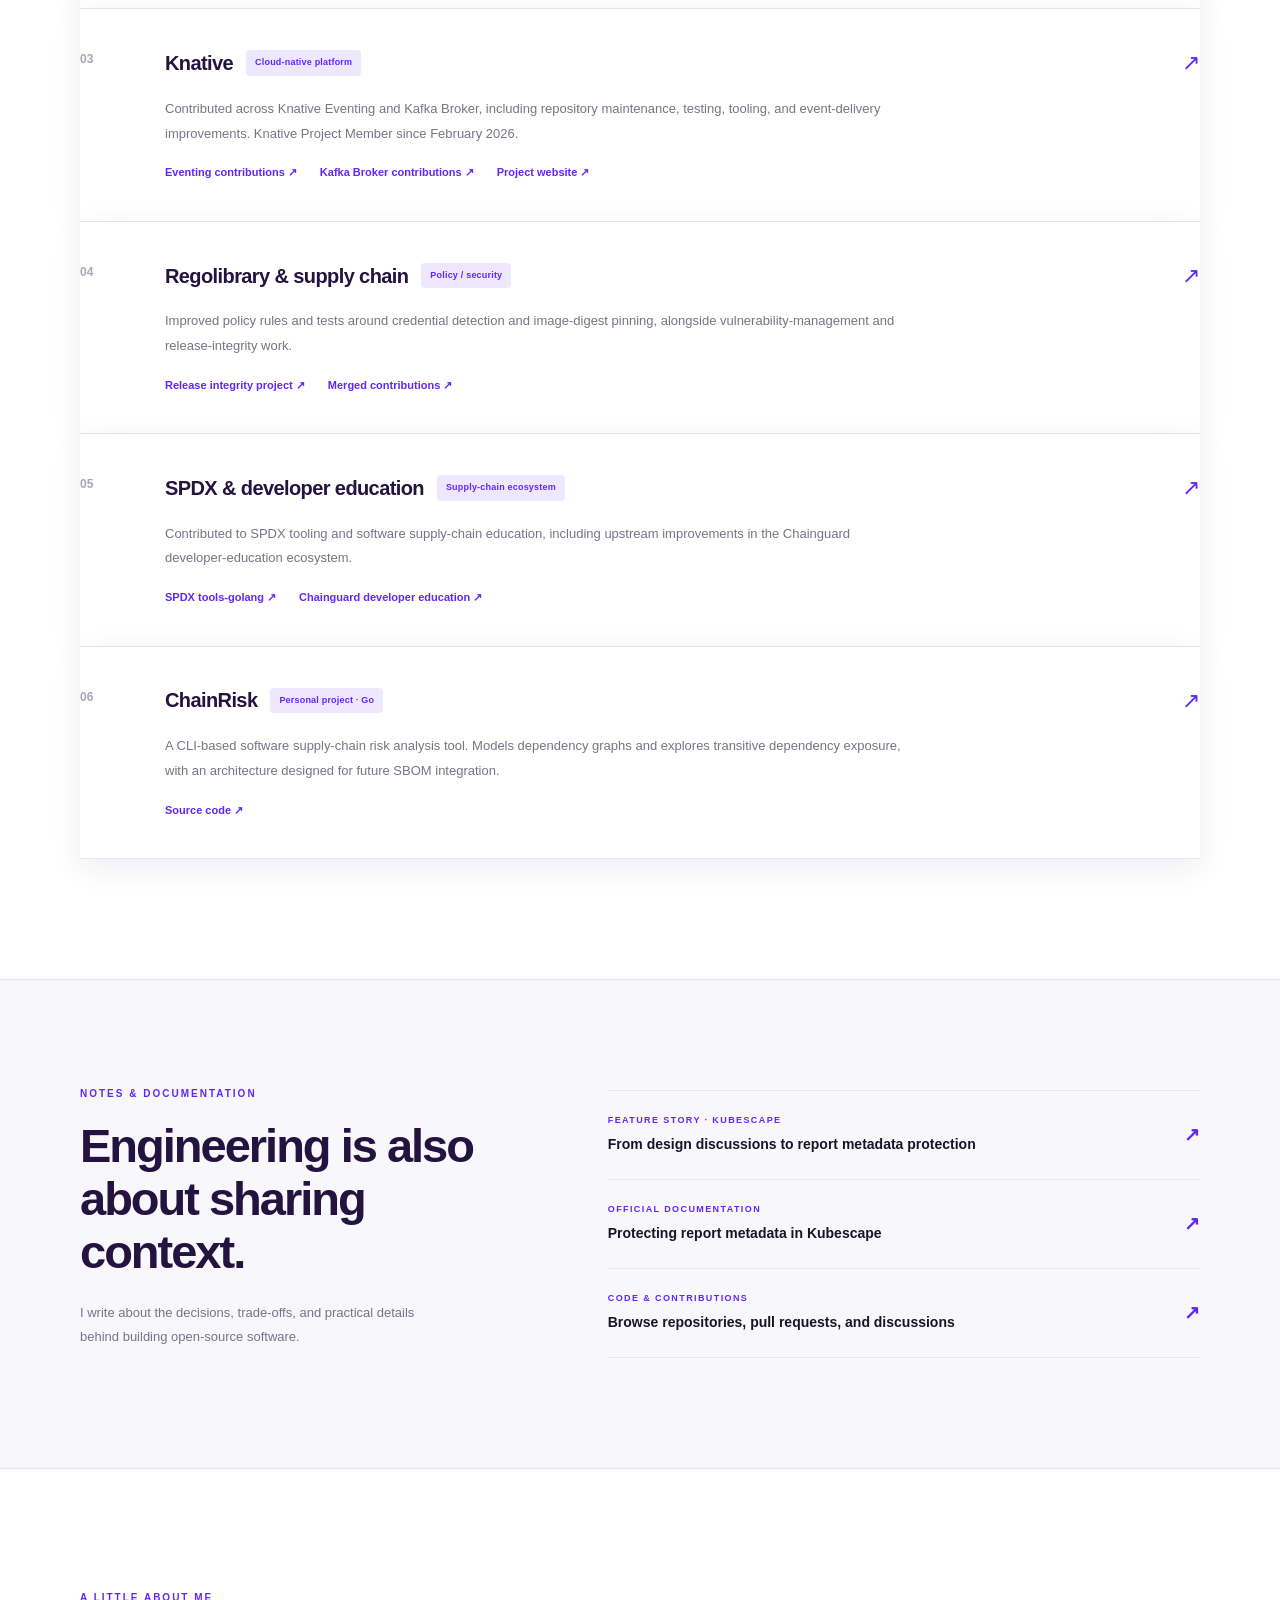
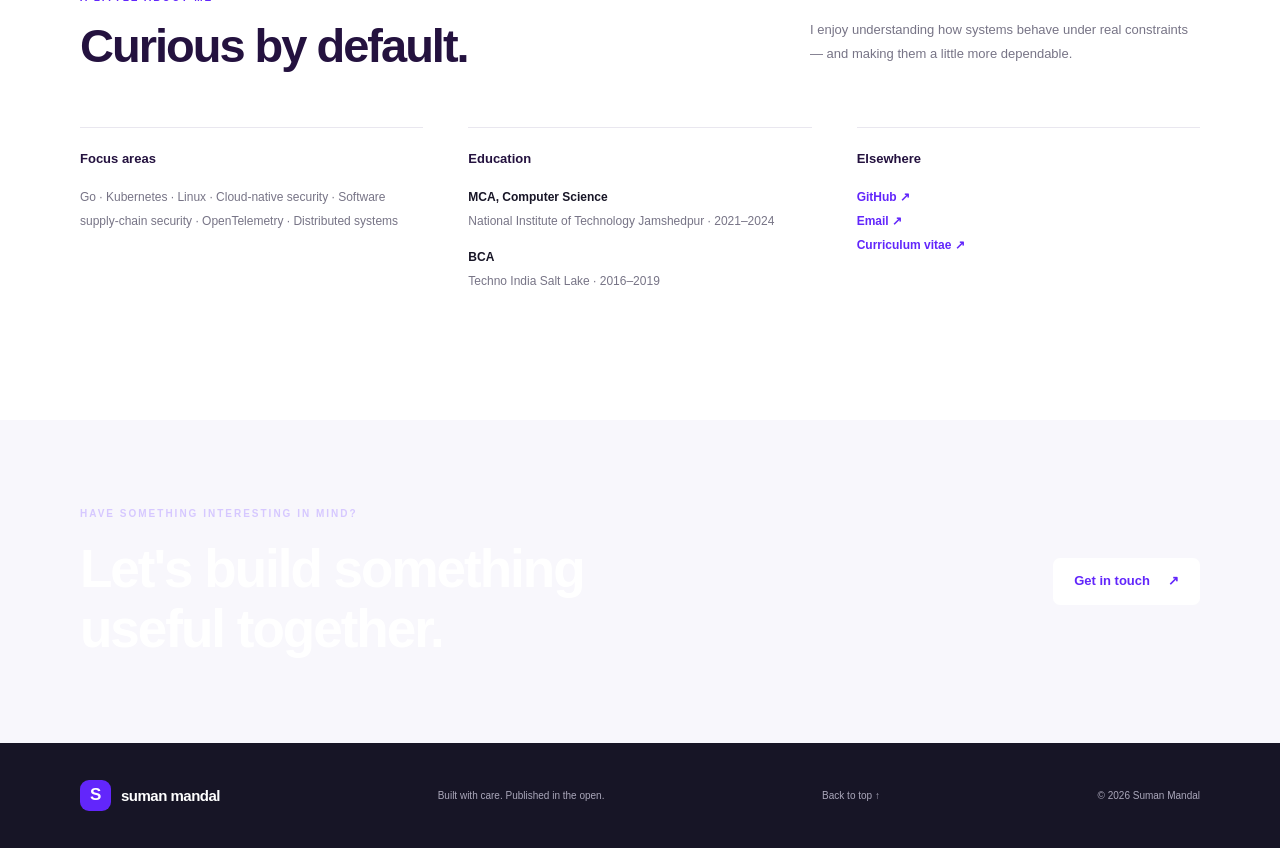
==== commit b743e21f: "Refactor navigation and add theme toggle button" ====
--- a/index.html
+++ b/index.html
@@ -34,15 +34,27 @@
         <span></span>
       </button>
 
-      <nav id="primary-nav" class="nav" aria-label="Main navigation">
-        <a href="#work">Work</a>
-        <a href="#writing">Writing</a>
-        <a href="#about">About</a>
-        <a class="nav-cta" href="/assets/Suman-Mandal-CV.pdf"
-          target="_blank" rel="noopener">
-          CV <span aria-hidden="true">↗</span>
-        </a>
-      </nav>
+     
+<nav id="primary-nav" class="nav" aria-label="Main navigation">
+  <a href="#work">Work</a>
+  <a href="#writing">Writing</a>
+  <a href="#about">About</a>
+  <a class="nav-cta" href="/assets/Suman-Mandal-CV.pdf"
+    target="_blank" rel="noopener">
+    CV <span aria-hidden="true">↗</span>
+  </a>
+
+  <button
+    class="theme-toggle"
+    id="themeToggle"
+    type="button"
+    aria-label="Switch to dark mode"
+    title="Switch theme"
+  >
+    <span id="themeIcon" aria-hidden="true">🌙</span>
+  </button>
+</nav>
+
     </div>
   </header>
 
--- a/styles.css
+++ b/styles.css
@@ -1154,3 +1154,436 @@
   outline-offset: 5px;
   border-radius: 50%;
 }
+
+
+/* =========================================
+   MEOW — INTERACTIVE VIRTUAL PET
+   ========================================= */
+
+.meow-pet {
+  position: fixed;
+  right: 22px;
+  bottom: 12px;
+  width: 190px;
+  z-index: 999;
+  text-align: center;
+  font-family: inherit;
+  pointer-events: none;
+}
+
+.meow-stage {
+  position: relative;
+  height: 165px;
+  width: 190px;
+  pointer-events: none;
+}
+
+.meow-cat {
+  position: absolute;
+  bottom: 0;
+  left: 25px;
+  width: 140px;
+  height: 155px;
+  padding: 0;
+  border: 0;
+  background: transparent;
+  cursor: pointer;
+  pointer-events: auto;
+  transform-origin: 50% 90%;
+  animation: meow-breathe 3s ease-in-out infinite;
+}
+
+.meow-cat svg {
+  width: 100%;
+  height: 100%;
+  overflow: visible;
+  filter: drop-shadow(0 7px 9px rgba(64, 29, 130, .18));
+}
+
+.meow-cat:focus-visible,
+.meow-ball:focus-visible {
+  outline: 3px solid #a98aff;
+  outline-offset: 5px;
+  border-radius: 50%;
+}
+
+.meow-tail {
+  transform-origin: 115px 130px;
+  animation: meow-tail-sway 2.5s ease-in-out infinite;
+}
+
+.meow-pupil {
+  transition: transform .12s ease-out;
+}
+
+.meow-message {
+  position: absolute;
+  right: 0;
+  bottom: 175px;
+  width: 220px;
+  padding: 14px 16px;
+  background: #fff;
+  color: #24123f;
+  border: 1px solid rgba(98, 38, 251, .15);
+  border-radius: 15px 15px 4px 15px;
+  box-shadow: 0 8px 30px rgba(36, 18, 63, .13);
+  text-align: left;
+  opacity: 0;
+  visibility: hidden;
+  transform: translateY(8px) scale(.97);
+  transform-origin: bottom right;
+  transition: .25s ease;
+  pointer-events: auto;
+}
+
+.meow-message.is-visible {
+  opacity: 1;
+  visibility: visible;
+  transform: translateY(0) scale(1);
+}
+
+.meow-label {
+  display: block;
+  margin-bottom: 7px;
+  color: #713bfa;
+  font-size: 9px;
+  font-weight: 800;
+  letter-spacing: 1.5px;
+}
+
+.meow-message p {
+  margin: 0;
+  font-size: 12px;
+  line-height: 1.6;
+}
+
+#meowClose {
+  position: absolute;
+  top: 7px;
+  right: 9px;
+  border: 0;
+  background: transparent;
+  color: #8a7b9d;
+  font-size: 19px;
+  cursor: pointer;
+}
+
+.meow-ball {
+  position: absolute;
+  left: 5px;
+  bottom: 18px;
+  width: 25px;
+  height: 25px;
+  border: 0;
+  border-radius: 50%;
+  background: #ffb4d5;
+  box-shadow: inset -4px -4px 0 rgba(173, 66, 126, .15),
+              0 3px 8px rgba(0, 0, 0, .12);
+  cursor: pointer;
+  pointer-events: auto;
+  z-index: 3;
+}
+
+.meow-ball span {
+  position: absolute;
+  top: 0;
+  left: 11px;
+  width: 3px;
+  height: 25px;
+  border-left: 2px solid rgba(255,255,255,.8);
+  border-right: 2px solid rgba(255,255,255,.8);
+  border-radius: 50%;
+  transform: rotate(35deg);
+}
+
+.meow-ball:hover {
+  transform: scale(1.15);
+}
+
+.meow-pillow {
+  position: absolute;
+  display: none;
+  bottom: 4px;
+  left: 35px;
+  width: 120px;
+  height: 34px;
+  background: #d9caff;
+  border-radius: 50%;
+  box-shadow: inset 0 -5px 0 rgba(98, 38, 251, .12);
+}
+
+.meow-pillow span {
+  position: absolute;
+  inset: 5px 12px;
+  border: 1px dashed rgba(98, 38, 251, .25);
+  border-radius: 50%;
+}
+
+.meow-sleep-symbol {
+  position: absolute;
+  display: none;
+  top: 0;
+  right: 12px;
+  color: #713bfa;
+  font-size: 23px;
+  font-weight: 800;
+  animation: meow-zzz 2s ease-in-out infinite;
+}
+
+.meow-sleep-symbol sup {
+  font-size: 13px;
+}
+
+/* Breathing and tail movement */
+
+@keyframes meow-breathe {
+  0%, 100% { transform: translateY(0) scaleY(1); }
+  50% { transform: translateY(-3px) scaleY(1.015); }
+}
+
+@keyframes meow-tail-sway {
+  0%, 100% { transform: rotate(0); }
+  50% { transform: rotate(12deg); }
+}
+
+@keyframes meow-zzz {
+  0% { opacity: 0; transform: translateY(8px); }
+  50% { opacity: 1; }
+  100% { opacity: 0; transform: translateY(-12px); }
+}
+
+/* Sleeping */
+
+.meow-pet.is-sleeping .meow-cat {
+  transform: rotate(12deg) scale(.86);
+  animation: none;
+  bottom: -3px;
+}
+
+.meow-pet.is-sleeping .meow-pillow,
+.meow-pet.is-sleeping .meow-sleep-symbol {
+  display: block;
+}
+
+.meow-pet.is-sleeping .meow-cat svg {
+  filter: drop-shadow(0 5px 5px rgba(64, 29, 130, .12));
+}
+
+.meow-pet.is-sleeping .meow-ball {
+  opacity: .45;
+}
+
+/* Playing */
+
+.meow-pet.is-playing .meow-cat {
+  animation: meow-breathe .35s ease-in-out infinite;
+}
+
+.meow-pet.is-playing .meow-ball {
+  animation: meow-ball-play .65s ease-in-out 3;
+}
+
+@keyframes meow-ball-play {
+  0%, 100% { transform: translate(0, 0) rotate(0); }
+  35% { transform: translate(55px, -35px) rotate(160deg); }
+  70% { transform: translate(95px, 0) rotate(300deg); }
+}
+
+/* Mobile layout */
+
+@media (max-width: 600px) {
+  .meow-pet {
+    right: 5px;
+    bottom: 5px;
+    transform: scale(.82);
+    transform-origin: bottom right;
+  }
+
+  .meow-message {
+    width: 195px;
+  }
+}
+
+/* Accessibility */
+
+@media (prefers-reduced-motion: reduce) {
+  .meow-cat,
+  .meow-tail,
+  .meow-sleep-symbol,
+  .meow-ball {
+    animation: none !important;
+    transition: none !important;
+  }
+}
+
+
+/* =========================================
+   THEME SYSTEM — LIGHT & DARK MODE
+   ========================================= */
+
+:root {
+  color-scheme: light;
+
+  --page-bg: #ffffff;
+  --surface-bg: #f8f7fc;
+  --text-primary: #24123f;
+  --text-secondary: #716b7d;
+  --border-color: #e9e5f1;
+  --accent: #713bfa;
+  --accent-hover: #5622d8;
+  --card-bg: #ffffff;
+  --nav-bg: rgba(255, 255, 255, .9);
+  --shadow-color: rgba(36, 18, 63, .08);
+}
+
+html[data-theme="dark"] {
+  color-scheme: dark;
+
+  --page-bg: #111019;
+  --surface-bg: #191724;
+  --text-primary: #f2efff;
+  --text-secondary: #aaa3ba;
+  --border-color: #302b3d;
+  --accent: #a98aff;
+  --accent-hover: #c2adff;
+  --card-bg: #1c1928;
+  --nav-bg: rgba(17, 16, 25, .92);
+  --shadow-color: rgba(0, 0, 0, .25);
+}
+
+/* Smooth theme transitions */
+
+html {
+  background: var(--page-bg);
+}
+
+body,
+header,
+nav,
+section,
+footer,
+article,
+.card,
+.work-item {
+  transition:
+    background-color .25s ease,
+    color .25s ease,
+    border-color .25s ease;
+}
+
+/* Main page */
+
+body {
+  background-color: var(--page-bg);
+  color: var(--text-primary);
+}
+
+/* Common text */
+
+h1, h2, h3, h4, p, li, span {
+  color: inherit;
+}
+
+a {
+  color: var(--accent);
+}
+
+/* Navigation */
+
+header,
+.site-header,
+.navbar {
+  background-color: var(--nav-bg);
+}
+
+/* Cards and project sections */
+
+.work-item,
+.card {
+  background-color: var(--card-bg);
+  border-color: var(--border-color);
+  box-shadow: 0 8px 30px var(--shadow-color);
+}
+
+/* Secondary surfaces */
+
+section:nth-of-type(even) {
+  background-color: var(--surface-bg);
+}
+
+/* Borders */
+
+hr,
+.work-item,
+.card {
+  border-color: var(--border-color);
+}
+
+/* Form controls */
+
+input,
+textarea,
+select {
+  background-color: var(--card-bg);
+  color: var(--text-primary);
+  border-color: var(--border-color);
+}
+
+/* Theme toggle */
+
+.theme-toggle {
+  display: inline-flex;
+  align-items: center;
+  justify-content: center;
+  width: 38px;
+  height: 38px;
+  border: 1px solid var(--border-color);
+  border-radius: 50%;
+  background: var(--surface-bg);
+  color: var(--text-primary);
+  cursor: pointer;
+  font-size: 17px;
+  transition: .2s ease;
+}
+
+.theme-toggle:hover {
+  color: var(--accent);
+  border-color: var(--accent);
+  transform: rotate(12deg);
+}
+
+.theme-toggle:focus-visible {
+  outline: 2px solid var(--accent);
+  outline-offset: 4px;
+}
+
+/* Meow message in dark mode */
+
+html[data-theme="dark"] .meow-message {
+  background: #252132;
+  color: #f2efff;
+  border-color: #40365b;
+}
+
+html[data-theme="dark"] .meow-message p {
+  color: #f2efff;
+}
+
+html[data-theme="dark"] .meow-label {
+  color: #bca1ff;
+}
+
+/* Respect reduced-motion preferences */
+
+@media (prefers-reduced-motion: reduce) {
+  body,
+  header,
+  nav,
+  section,
+  footer,
+  article {
+    transition: none;
+  }
+}
+
+
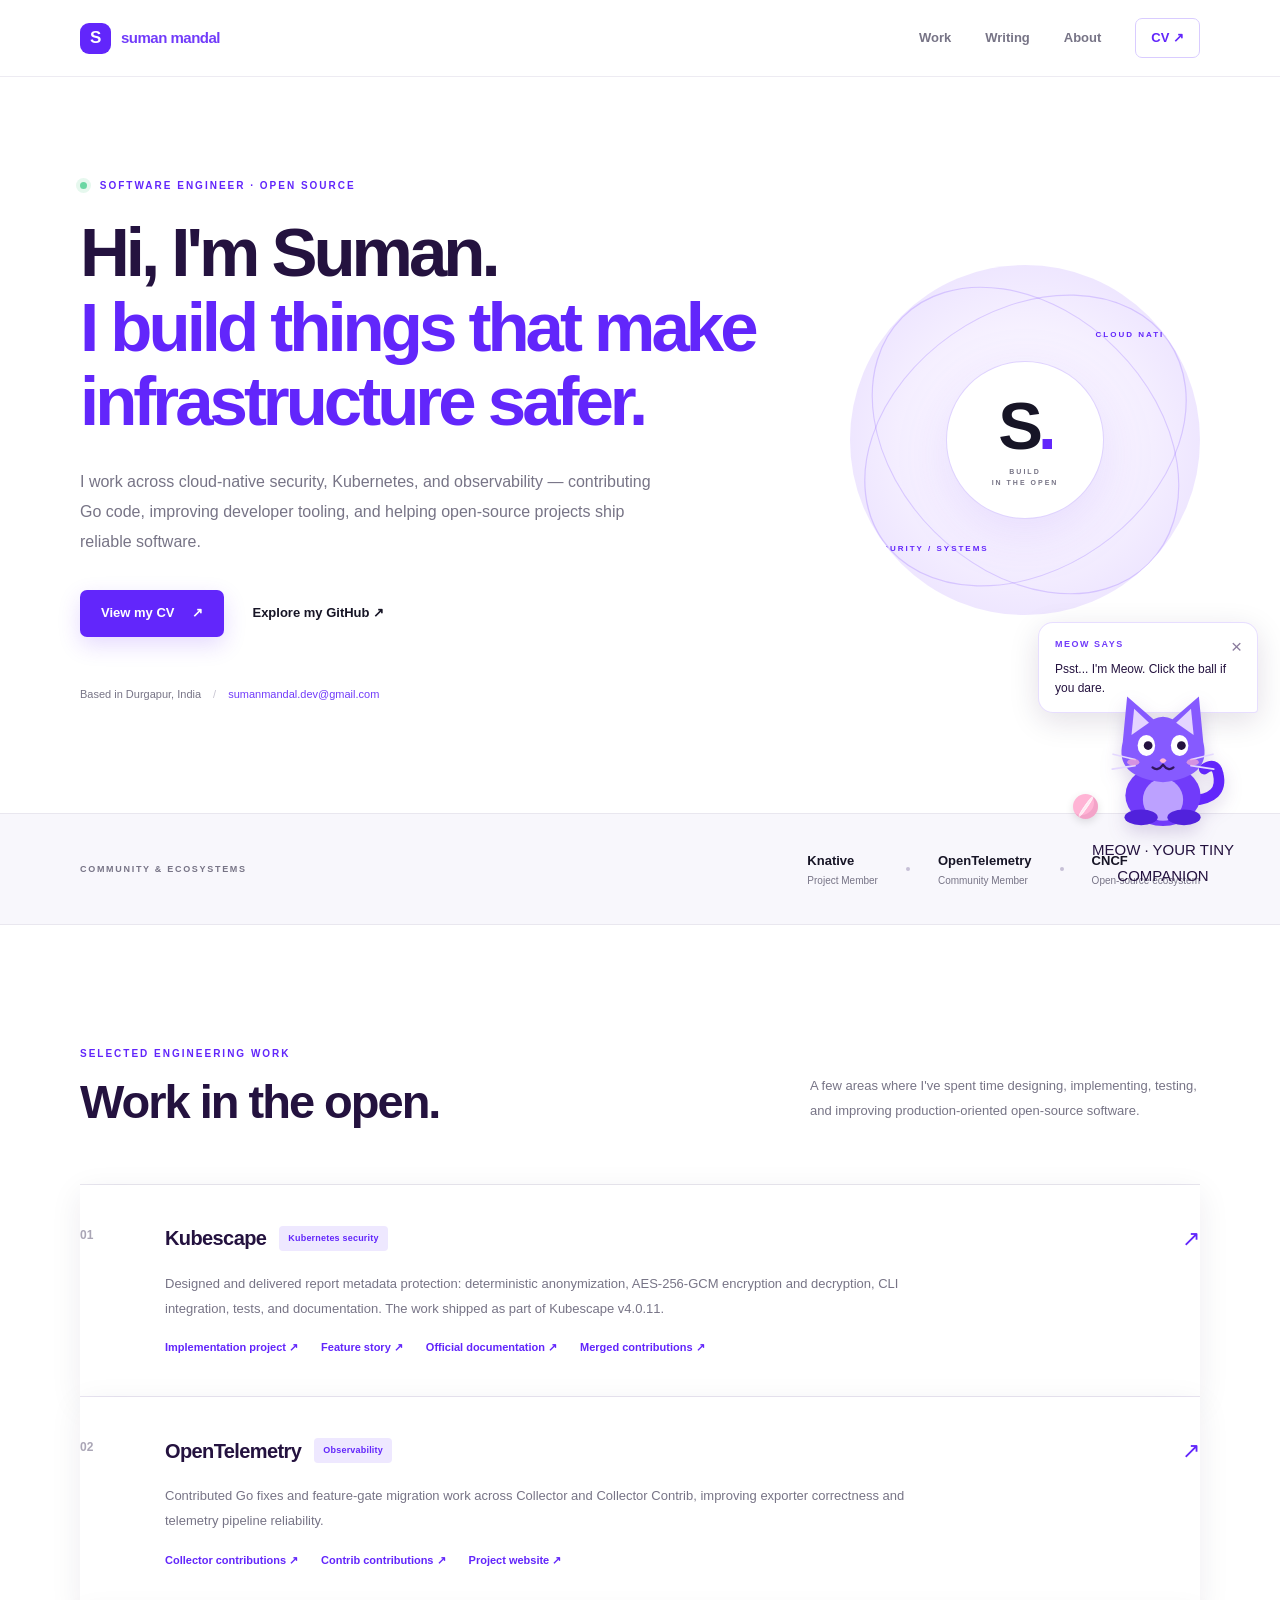
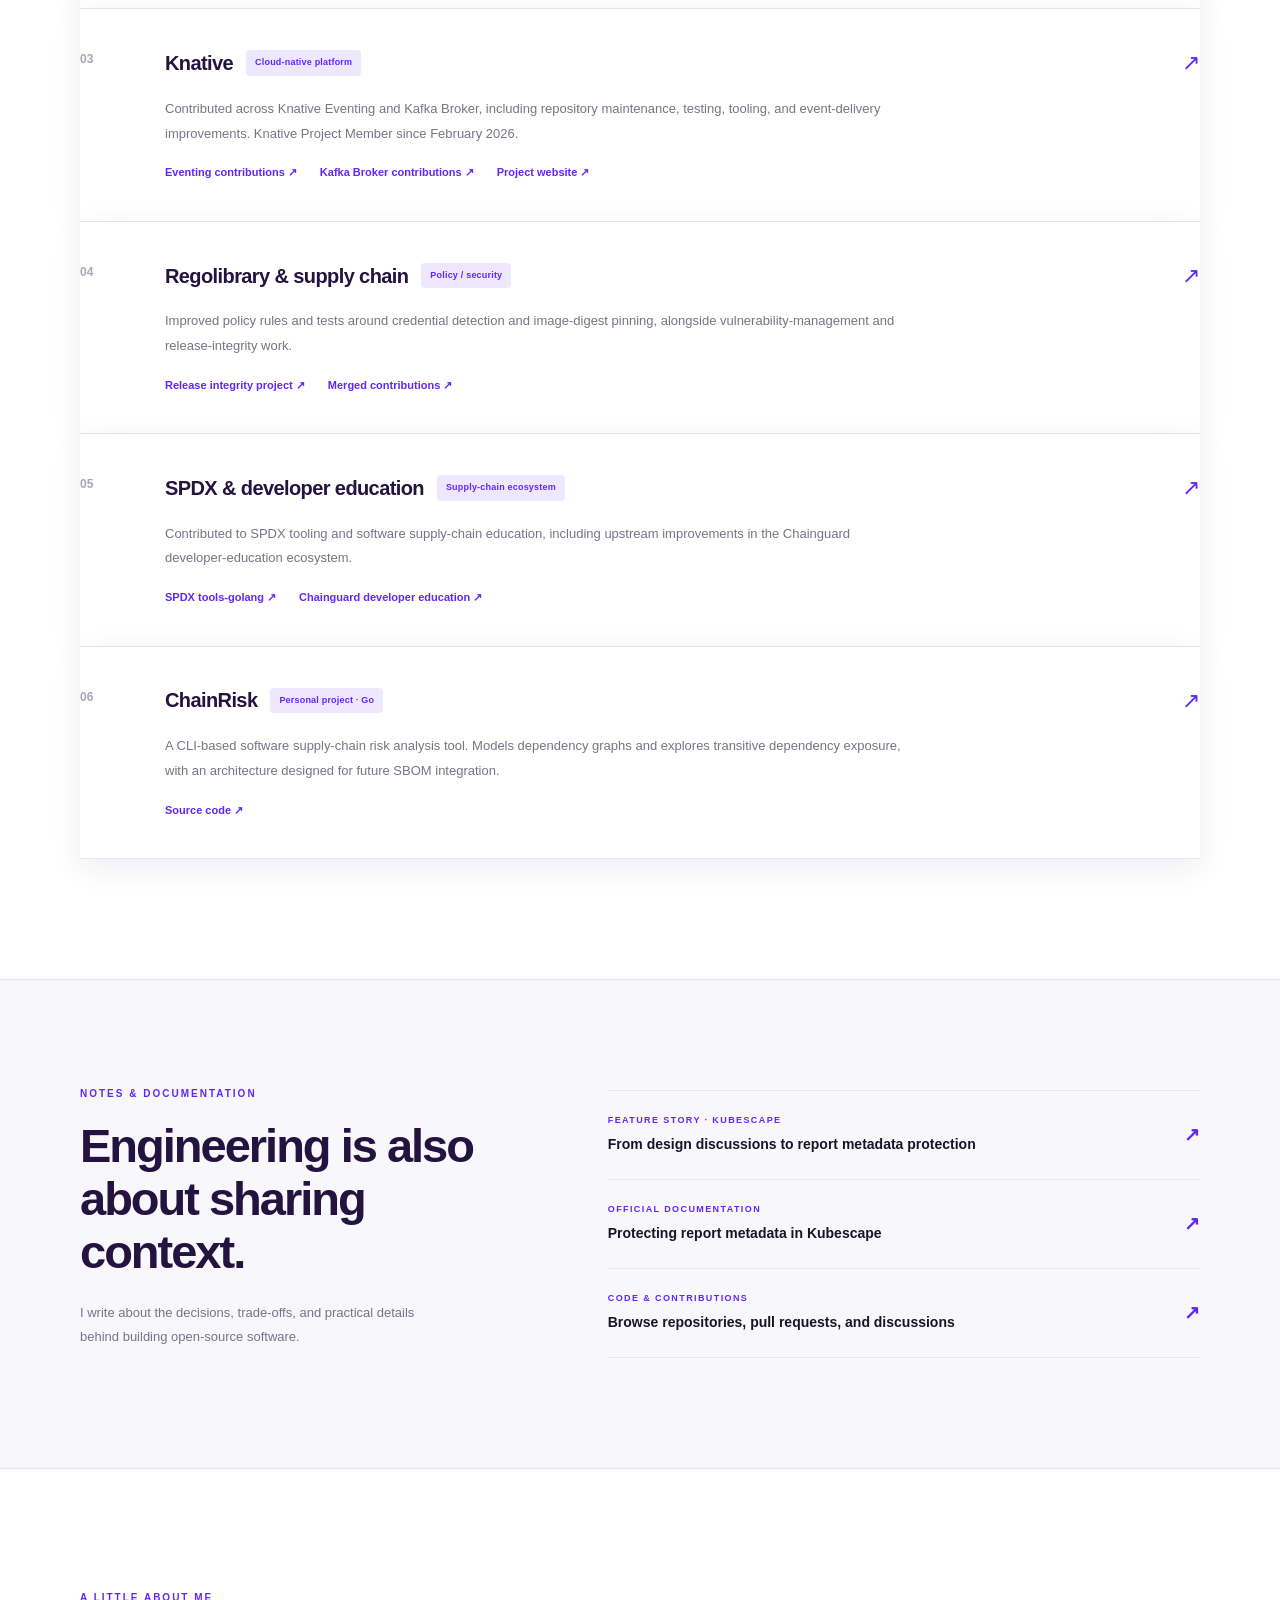
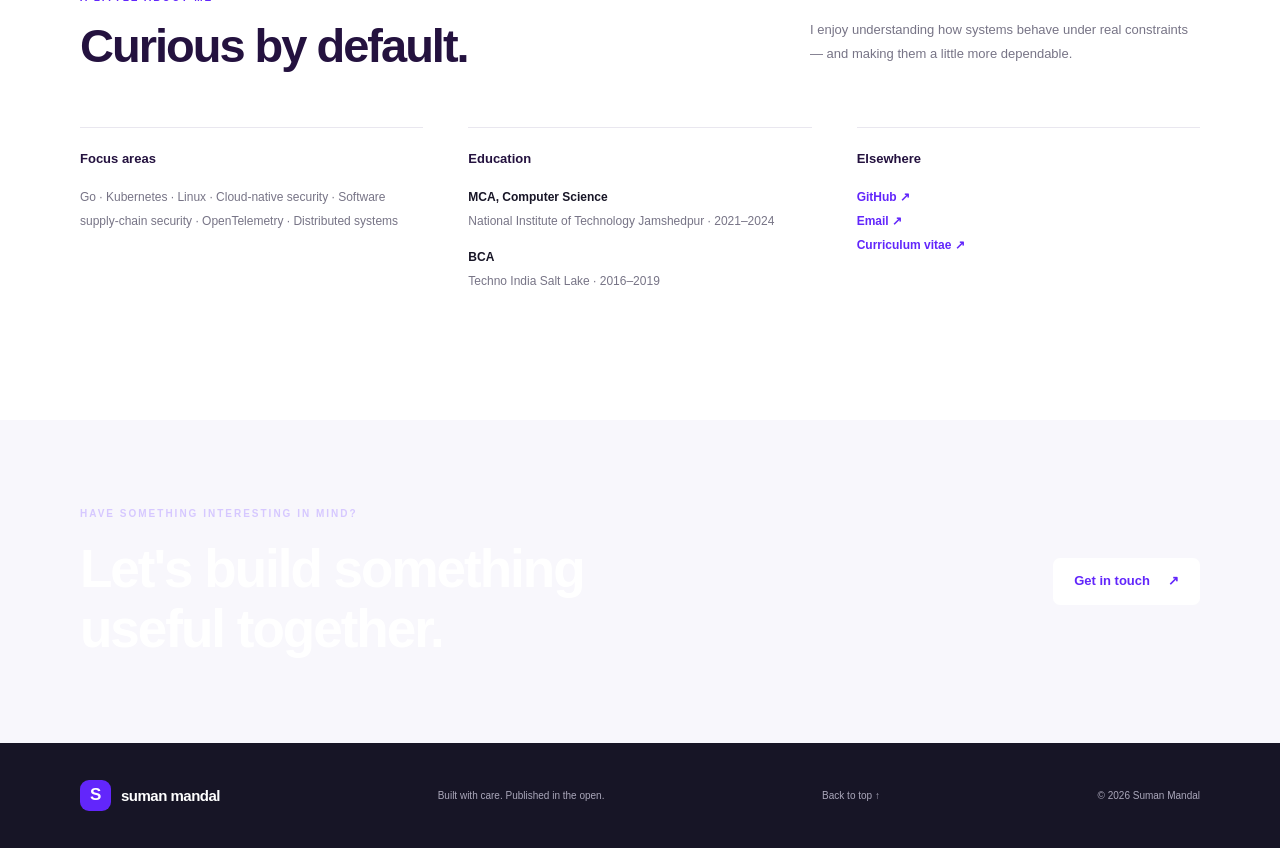
==== commit f66560ae: "Remove theme toggle button from index.html Removed the theme toggle button from the navigation." ====
--- a/index.html
+++ b/index.html
@@ -44,15 +44,7 @@
     CV <span aria-hidden="true">↗</span>
   </a>
 
-  <button
-    class="theme-toggle"
-    id="themeToggle"
-    type="button"
-    aria-label="Switch to dark mode"
-    title="Switch theme"
-  >
-    <span id="themeIcon" aria-hidden="true">🌙</span>
-  </button>
+  <!-- Theme toggle currently here -->
 </nav>
 
     </div>
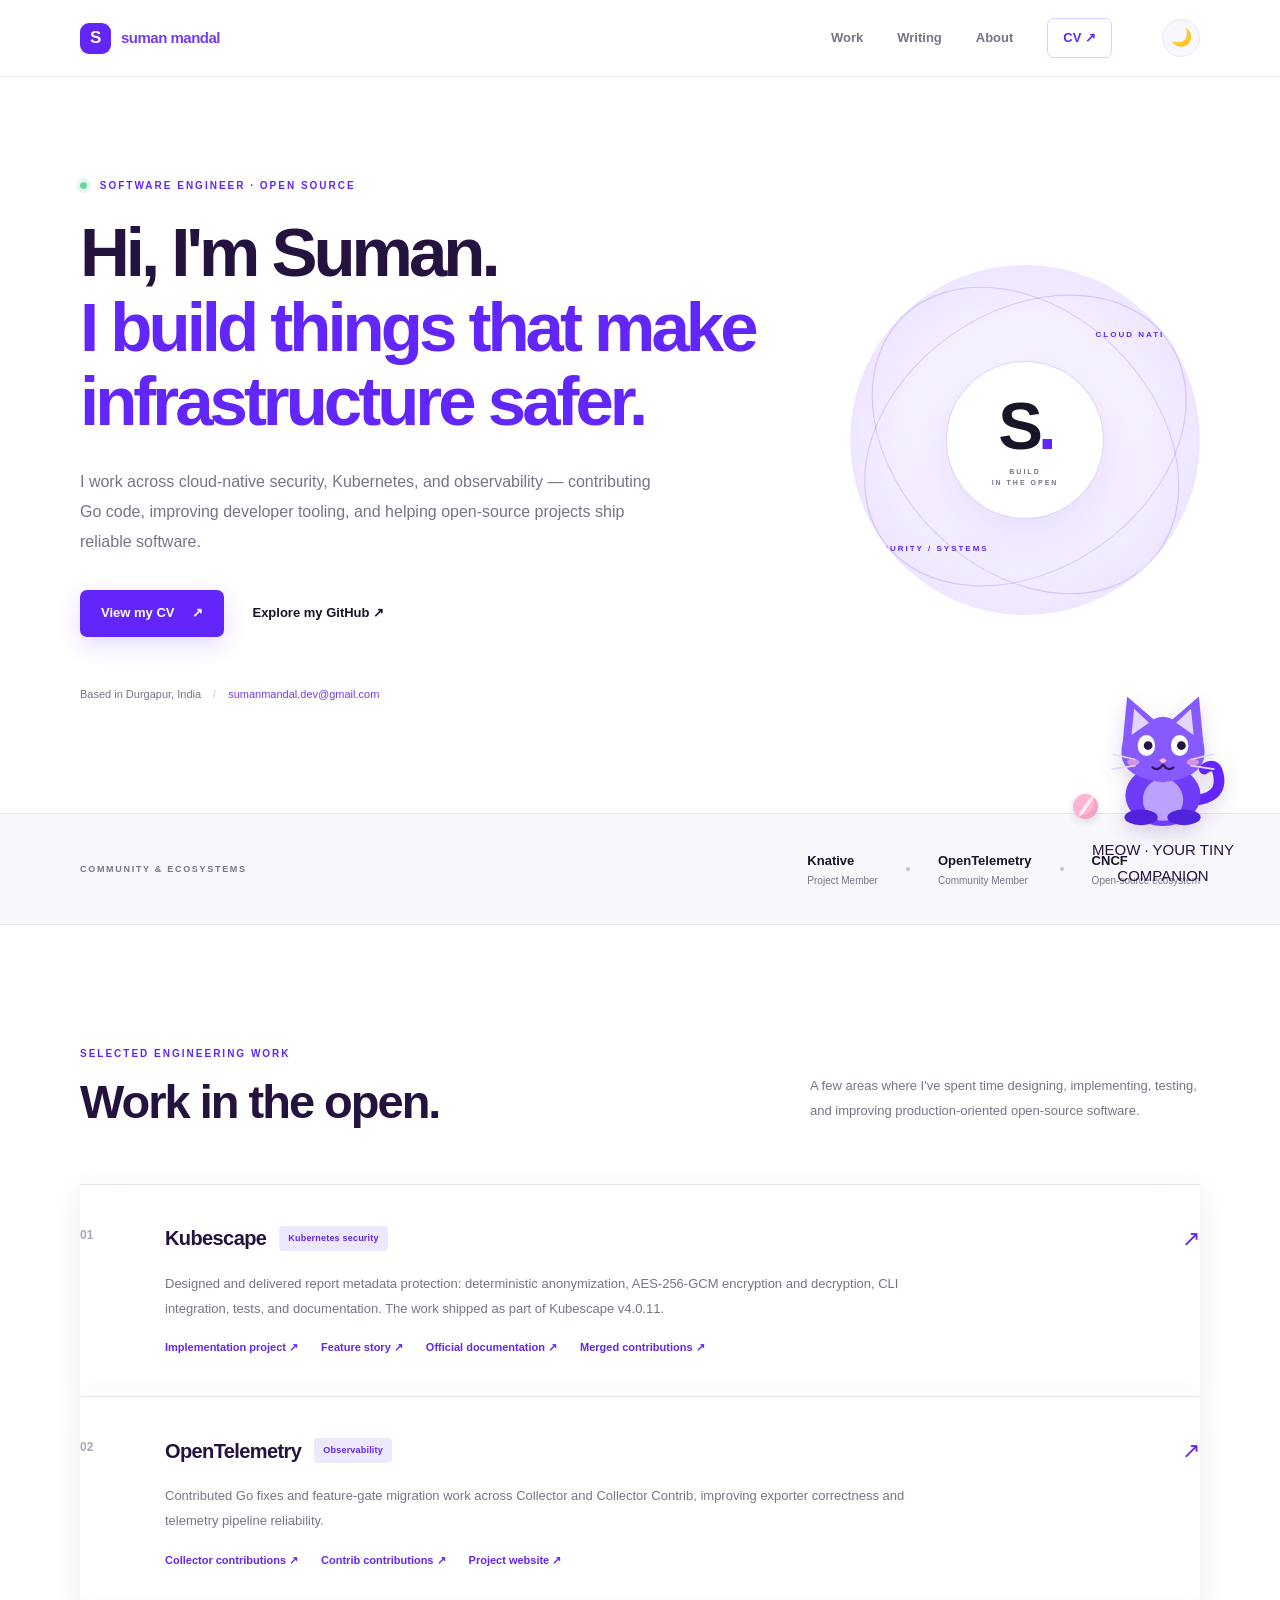
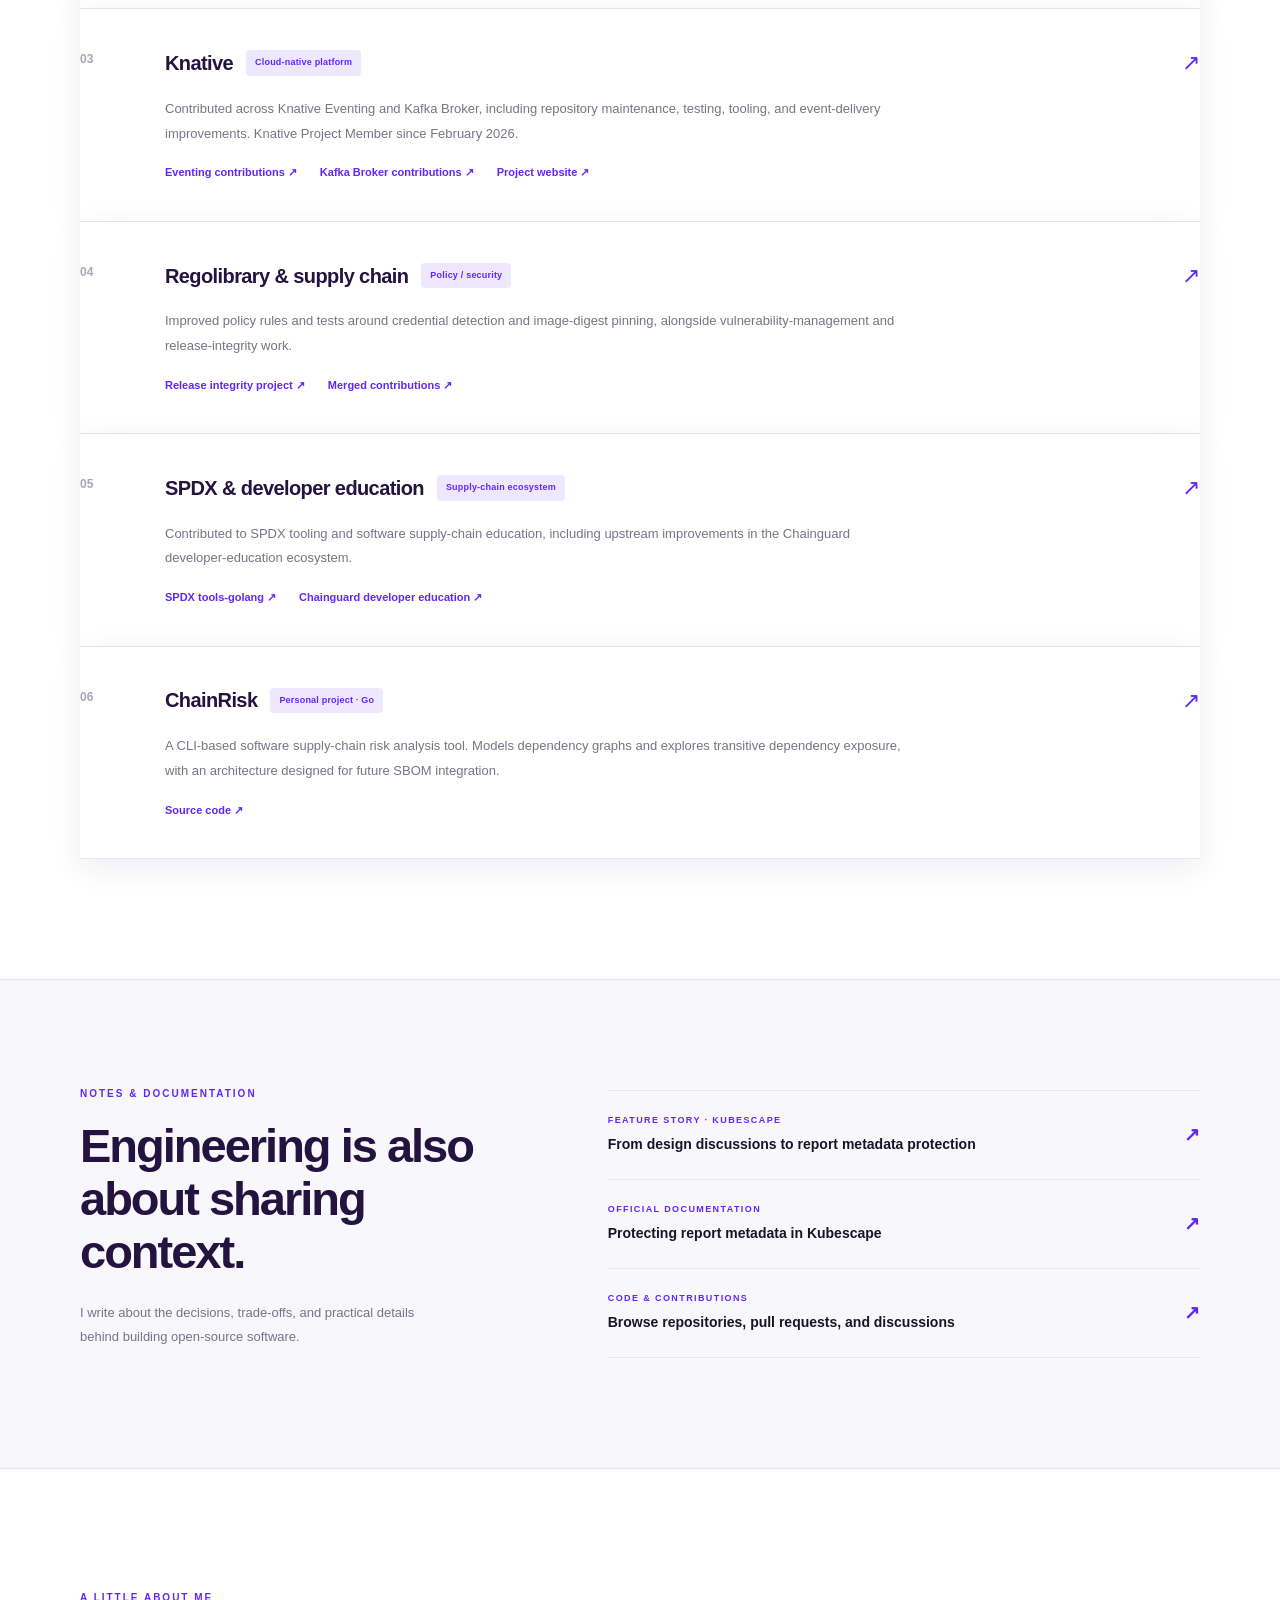
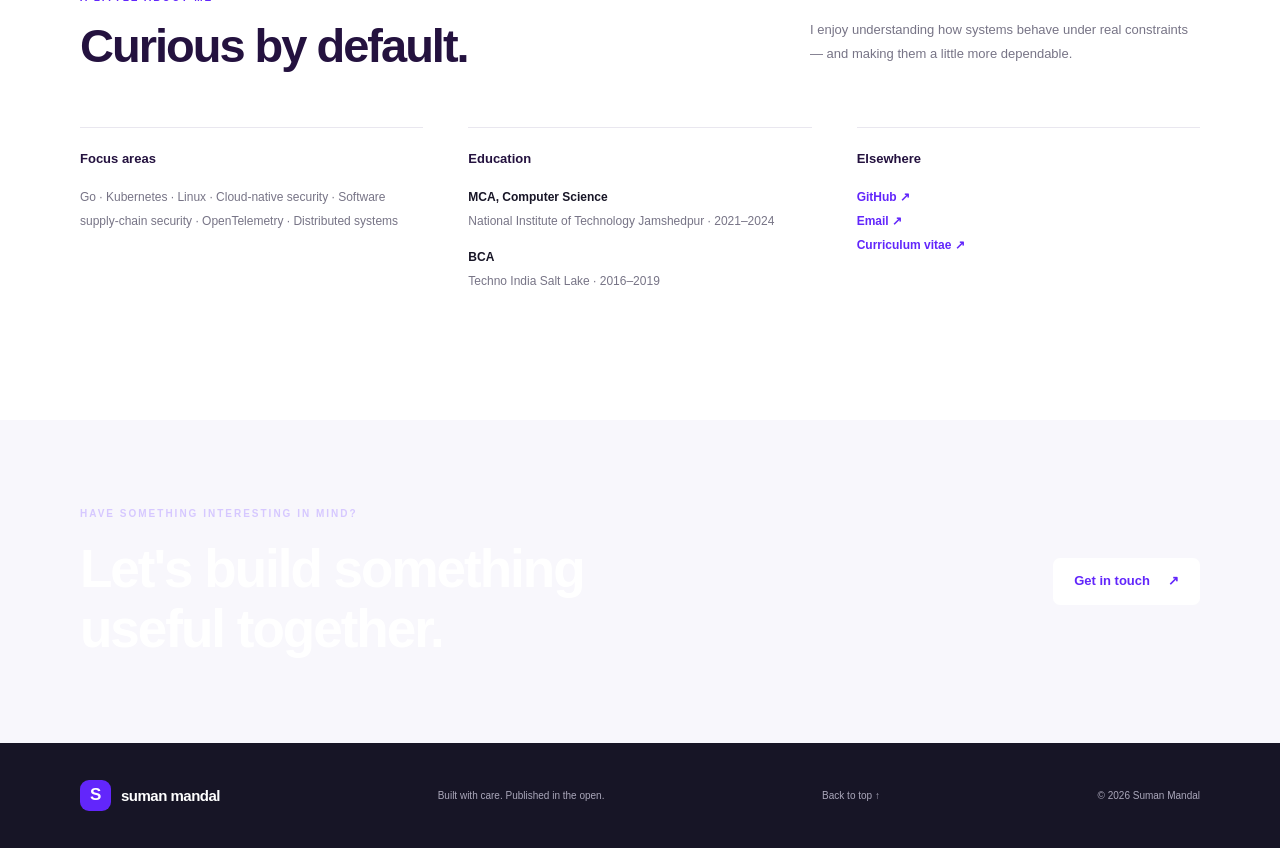
==== commit 1f6044b6: "Add theme toggle button in index.html Added a theme toggle button for dark mode." ====
--- a/index.html
+++ b/index.html
@@ -45,6 +45,17 @@
   </a>
 
   <!-- Theme toggle currently here -->
+  
+<button
+  class="theme-toggle"
+  id="themeToggle"
+  type="button"
+  aria-label="Switch to dark mode"
+  title="Switch theme"
+>
+  <span id="themeIcon" aria-hidden="true">🌙</span>
+</button>
+
 </nav>
 
     </div>
--- a/styles.css
+++ b/styles.css
@@ -1587,3 +1587,53 @@
 }
 
 
+/* =========================================
+   RESPONSIVE THEME TOGGLE
+   ========================================= */
+
+.site-header .header-inner {
+  display: flex;
+  align-items: center;
+}
+
+.site-header .nav {
+  margin-left: auto;
+}
+
+.site-header .theme-toggle {
+  flex-shrink: 0;
+  margin-left: 16px;
+}
+
+/* Mobile navigation */
+
+@media (max-width: 760px) {
+  .site-header .header-inner {
+    display: flex;
+    align-items: center;
+    gap: 10px;
+  }
+
+  .site-header .nav {
+    margin-left: 0;
+  }
+
+  .site-header .menu-toggle {
+    order: 2;
+    flex-shrink: 0;
+  }
+
+  .site-header .theme-toggle {
+    order: 1;
+    flex-shrink: 0;
+    margin-left: auto;
+    width: 36px;
+    height: 36px;
+  }
+
+  .site-header .nav {
+    order: 3;
+  }
+}
+
+
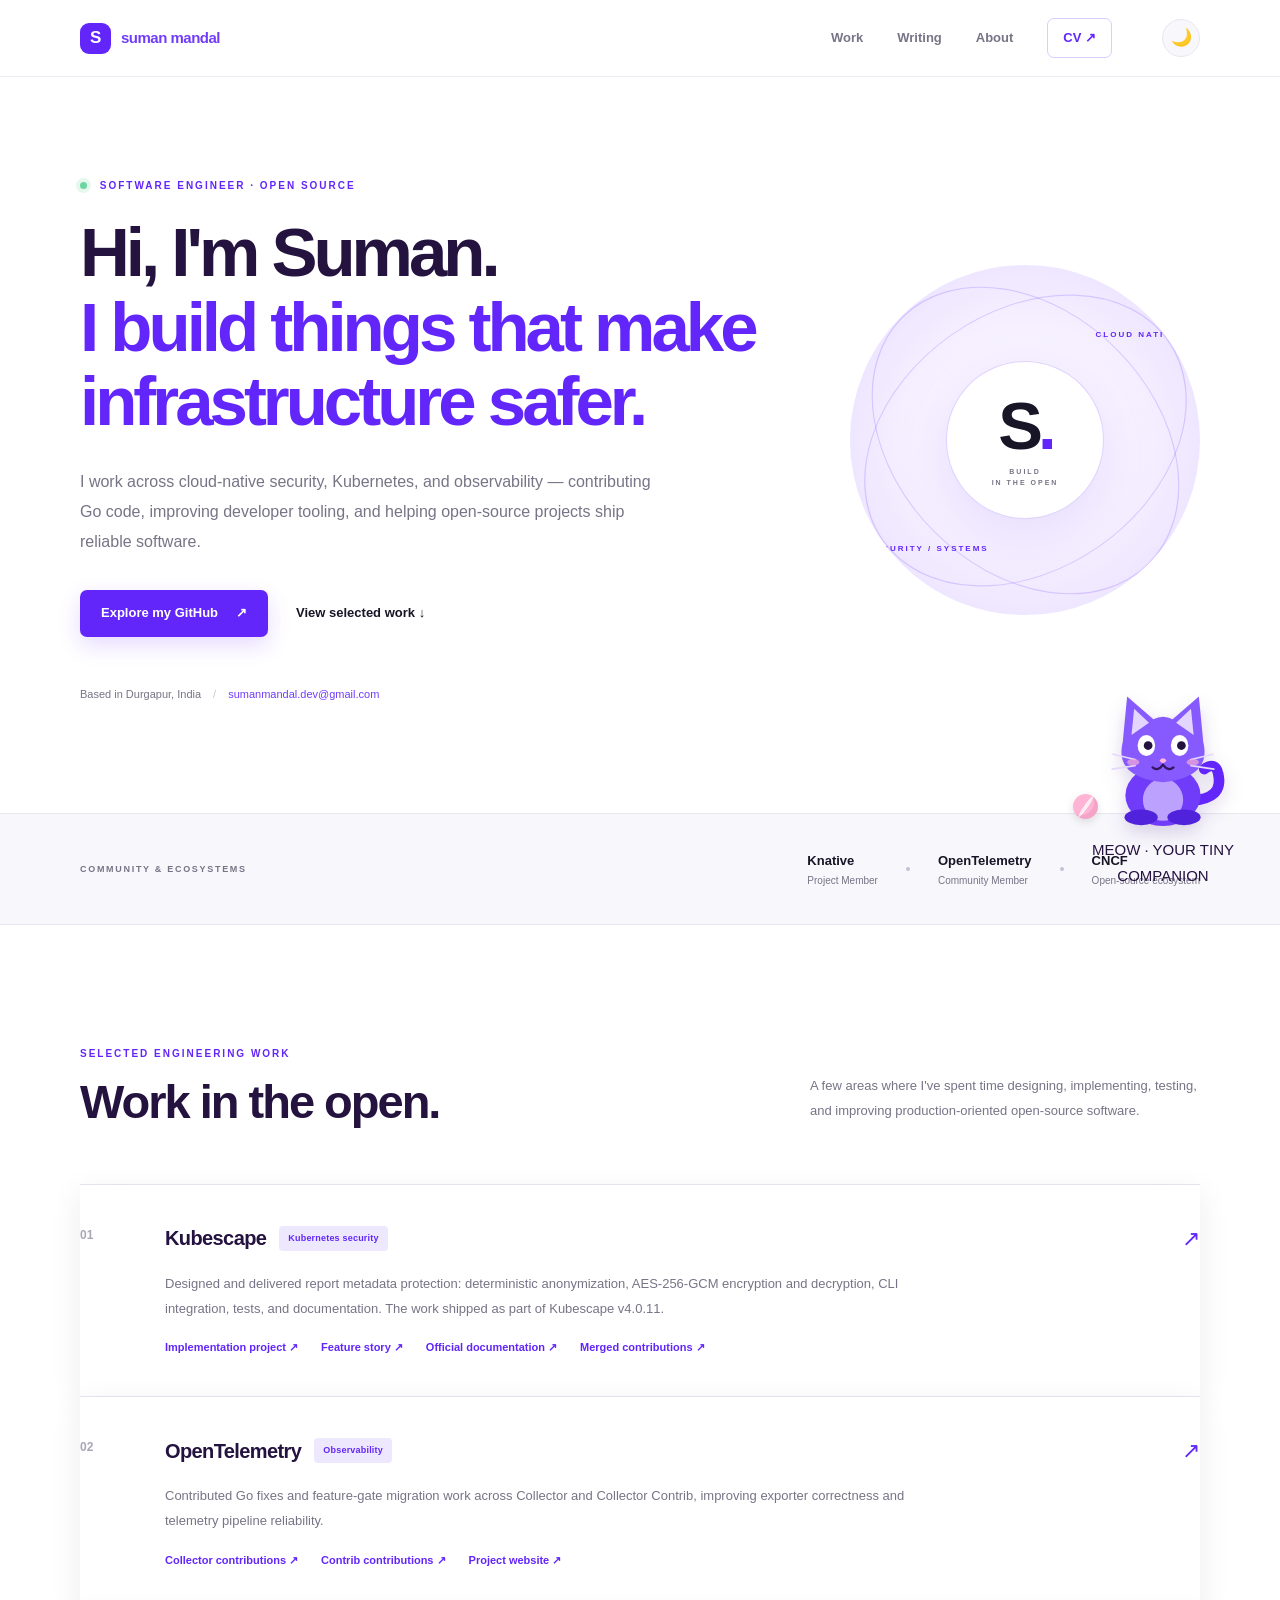
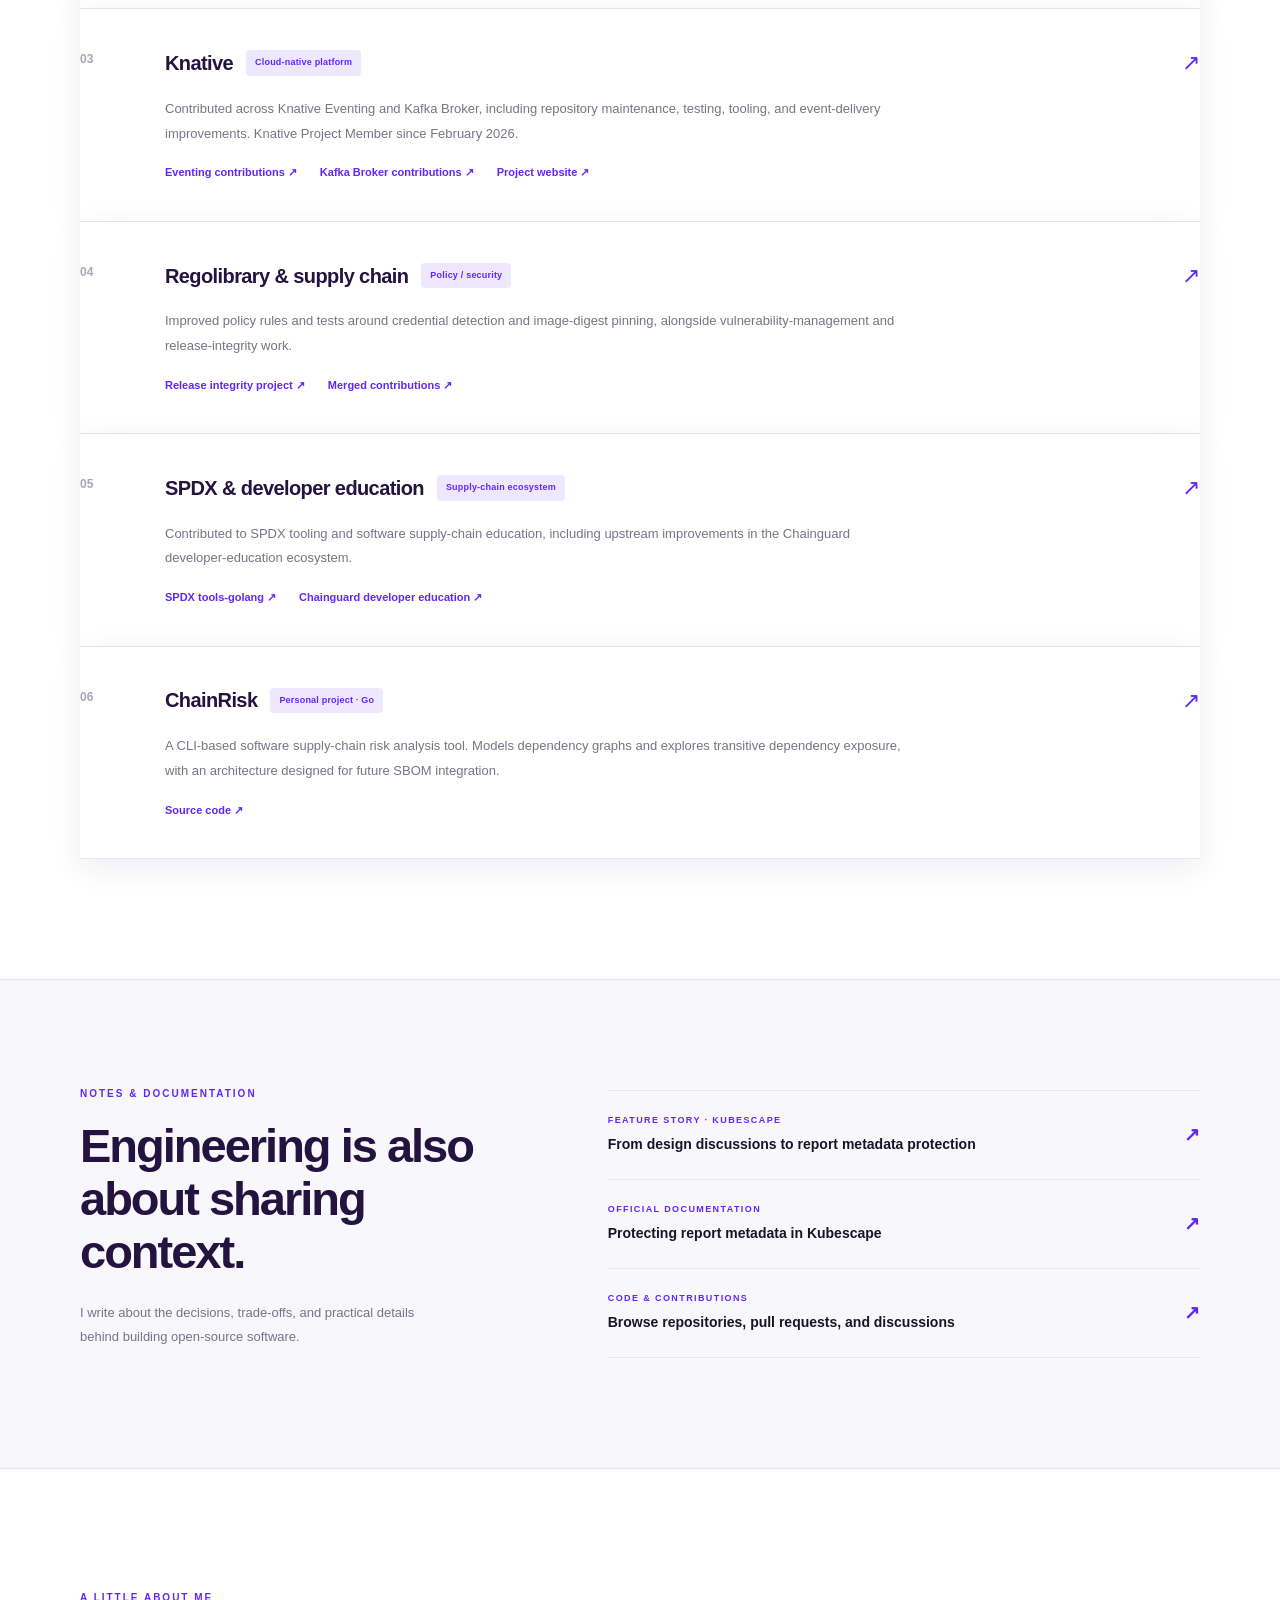
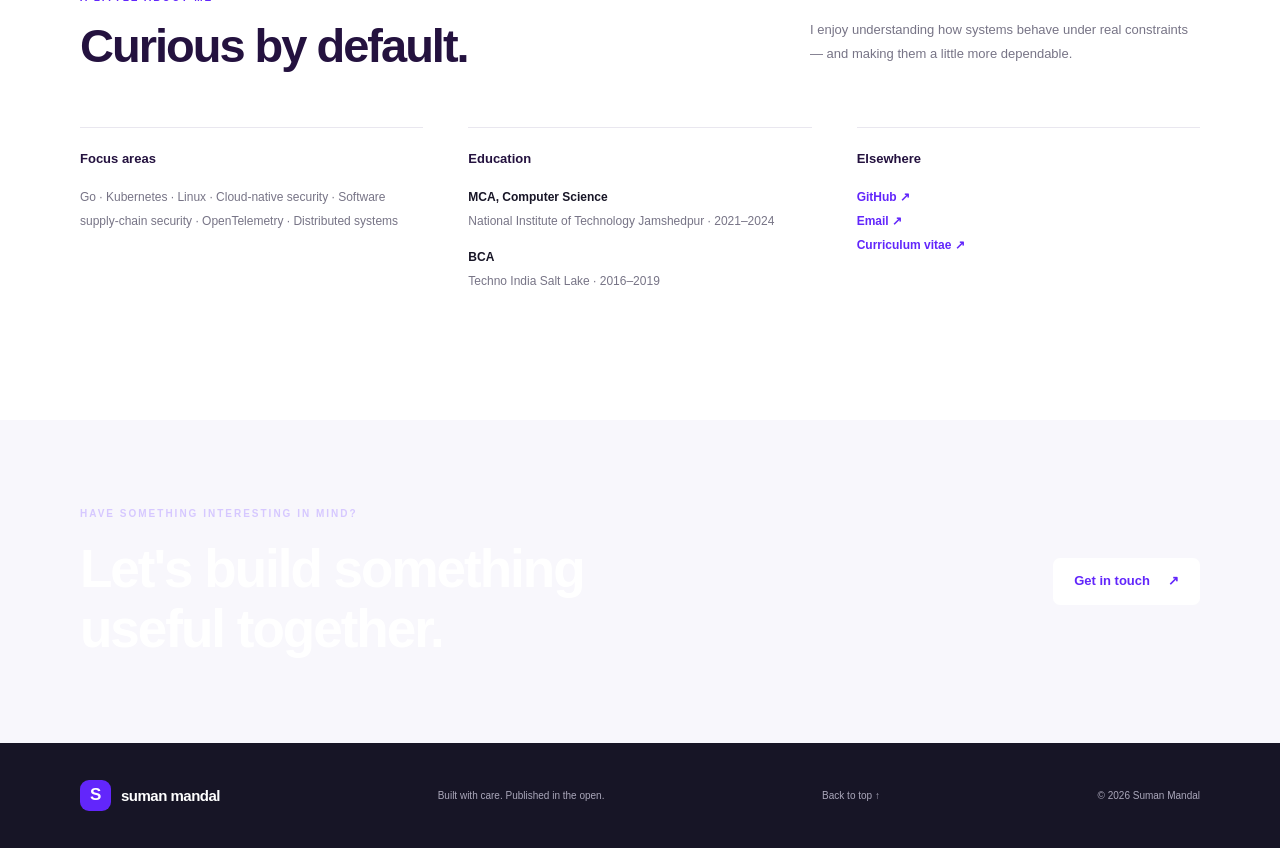
==== commit 08698235: "Update index.html" ====
--- a/index.html
+++ b/index.html
@@ -82,19 +82,20 @@
           open-source projects ship reliable software.
         </p>
 
-        <div class="hero-actions">
-          <a class="button button-primary"
-            href="/assets/Suman-Mandal-CV.pdf"
-            target="_blank" rel="noopener">
-            View my CV <span aria-hidden="true">↗</span>
-          </a>
-
-          <a class="text-link"
-            href="https://github.com/jijo-OO7"
-            target="_blank" rel="noopener">
-            Explore my GitHub <span aria-hidden="true">↗</span>
-          </a>
-        </div>
+     
+<div class="hero-actions">
+  <a class="button button-primary"
+    href="https://github.com/jijo-OO7"
+    target="_blank" rel="noopener">
+    Explore my GitHub <span aria-hidden="true">↗</span>
+  </a>
+
+  <a class="text-link"
+    href="#work">
+    View selected work <span aria-hidden="true">↓</span>
+  </a>
+</div>
+
 
         <div class="hero-meta">
           <span>Based in Durgapur, India</span>
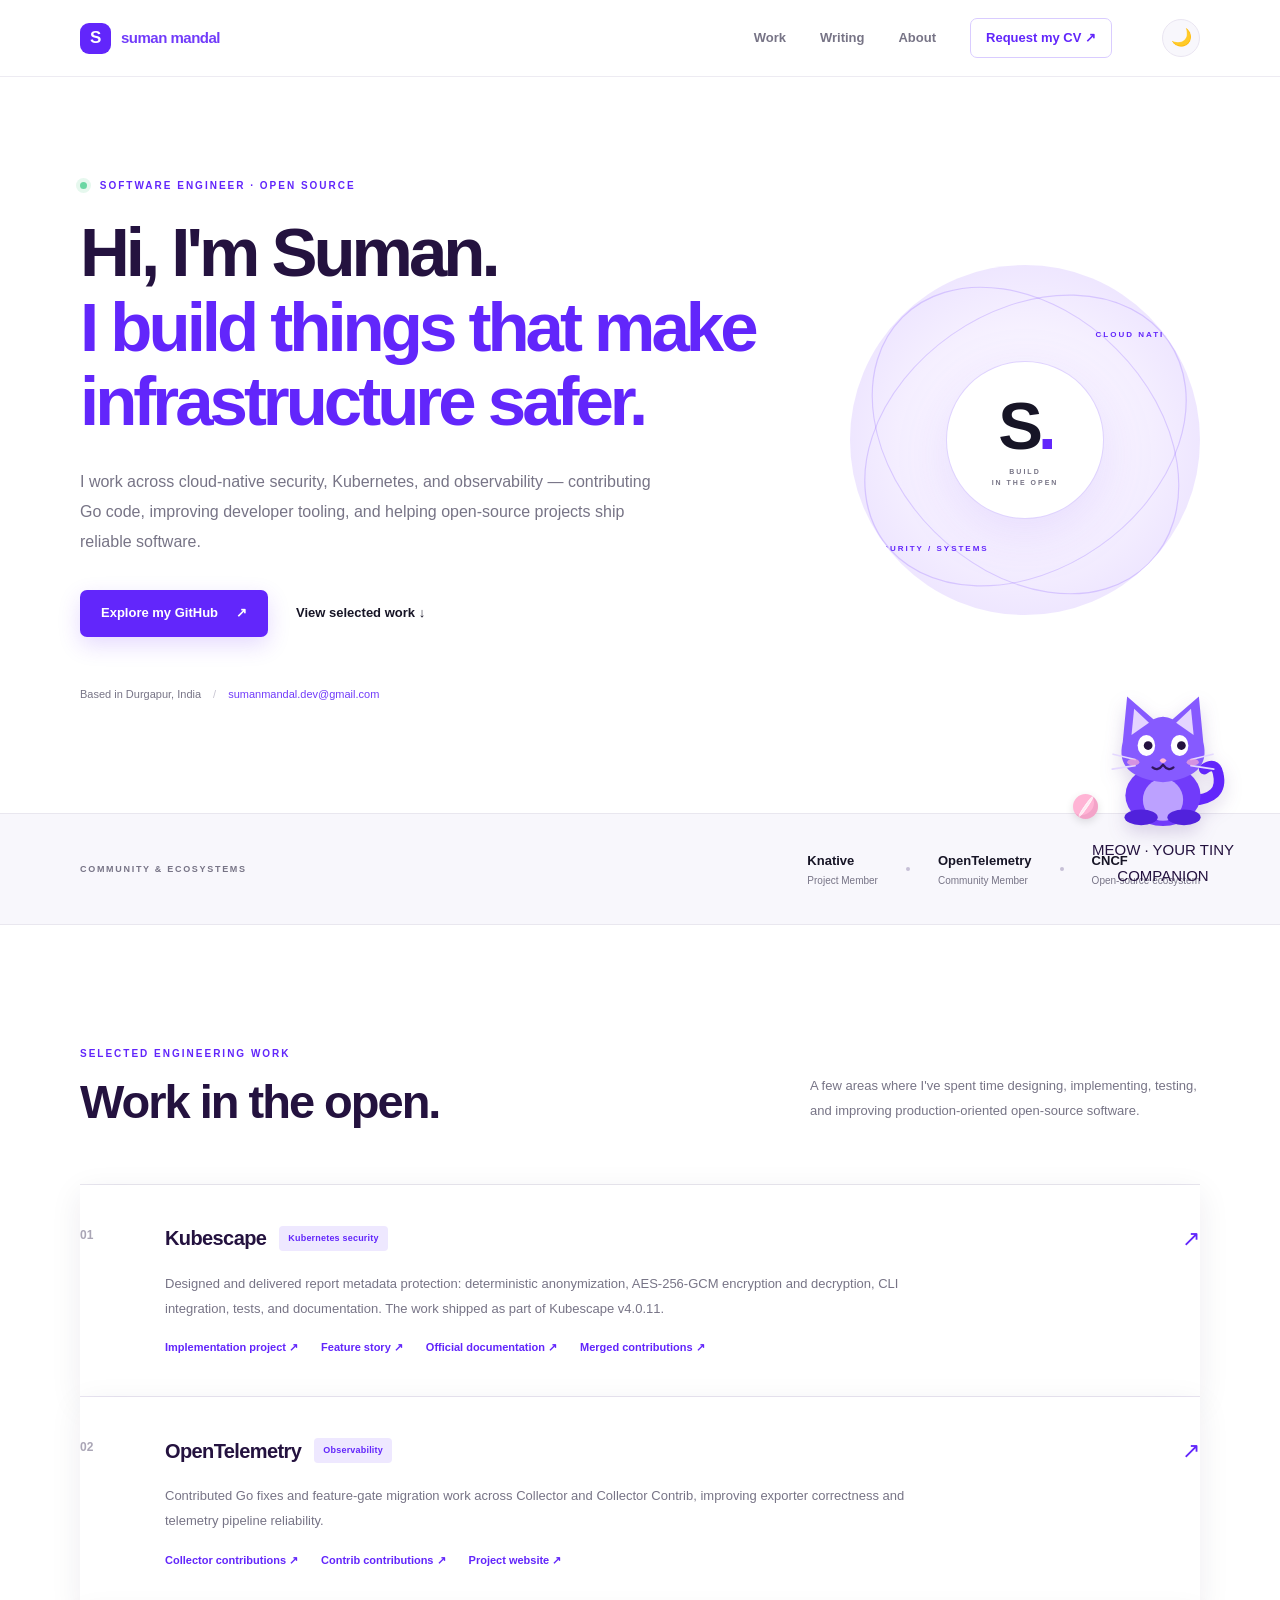
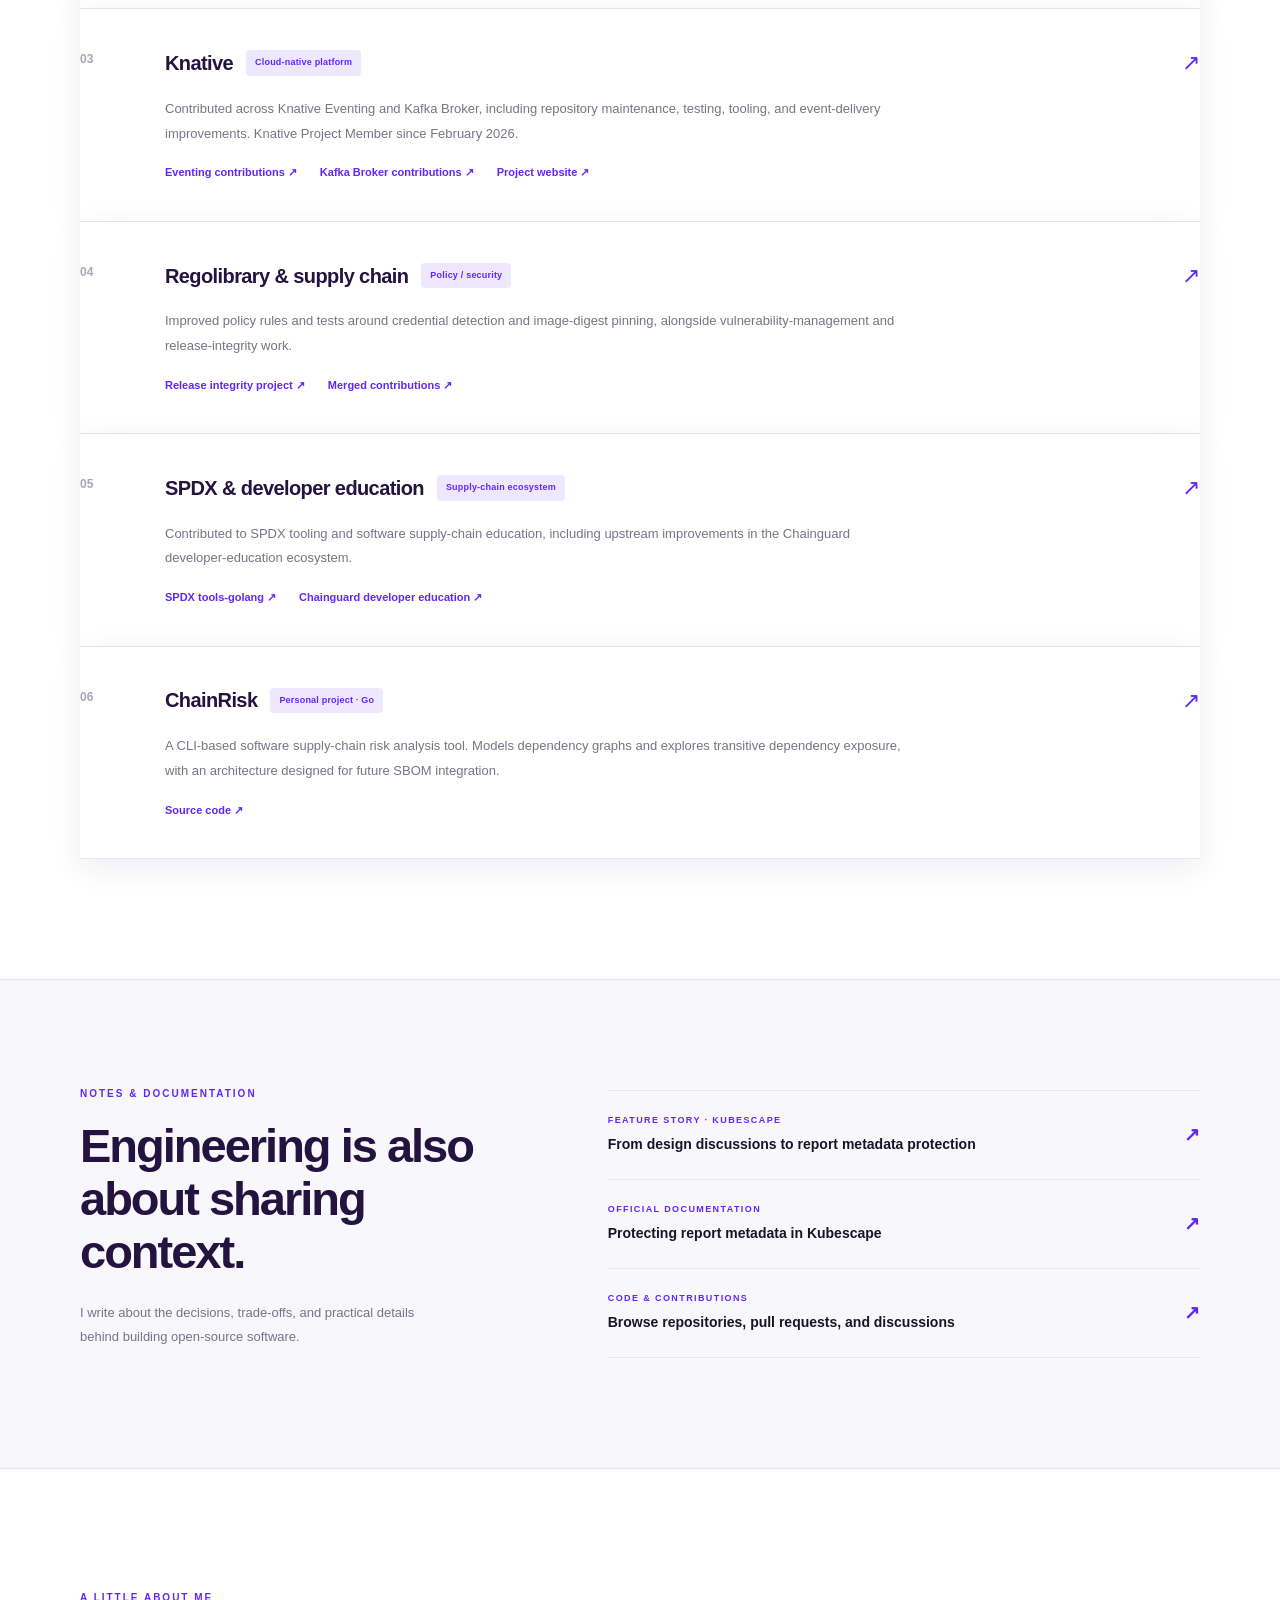
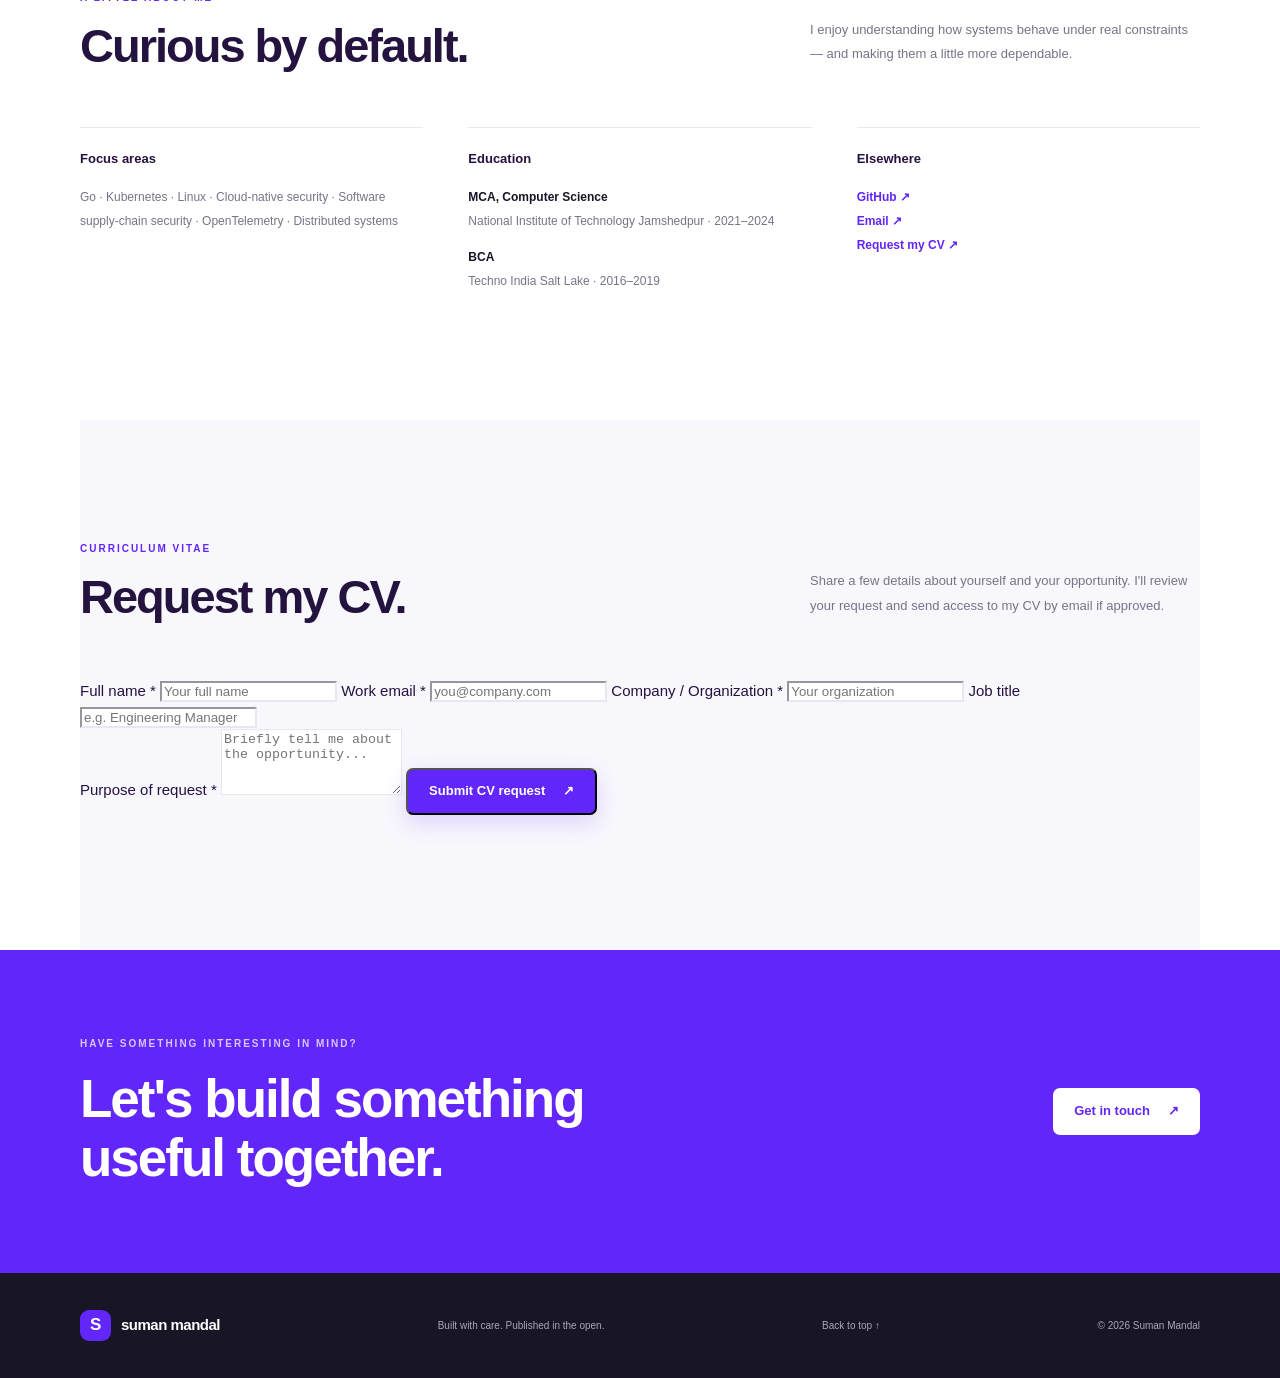
==== commit 695574dd: "Refactor navigation and add CV request form Updated navigation links and added CV request section." ====
--- a/index.html
+++ b/index.html
@@ -1,4 +1,3 @@
-
 <!doctype html>
 <html lang="en">
 <head>
@@ -34,30 +33,25 @@
         <span></span>
       </button>
 
-     
-<nav id="primary-nav" class="nav" aria-label="Main navigation">
-  <a href="#work">Work</a>
-  <a href="#writing">Writing</a>
-  <a href="#about">About</a>
-  <a class="nav-cta" href="/assets/Suman-Mandal-CV.pdf"
-    target="_blank" rel="noopener">
-    CV <span aria-hidden="true">↗</span>
-  </a>
-
-  <!-- Theme toggle currently here -->
-  
-<button
-  class="theme-toggle"
-  id="themeToggle"
-  type="button"
-  aria-label="Switch to dark mode"
-  title="Switch theme"
->
-  <span id="themeIcon" aria-hidden="true">🌙</span>
-</button>
-
-</nav>
-
+      <nav id="primary-nav" class="nav" aria-label="Main navigation">
+        <a href="#work">Work</a>
+        <a href="#writing">Writing</a>
+        <a href="#about">About</a>
+        <a class="nav-cta" href="#request-cv">
+          Request my CV <span aria-hidden="true">↗</span>
+        </a>
+
+        <!-- Theme toggle -->
+        <button
+          class="theme-toggle"
+          id="themeToggle"
+          type="button"
+          aria-label="Switch to dark mode"
+          title="Switch theme"
+        >
+          <span id="themeIcon" aria-hidden="true">🌙</span>
+        </button>
+      </nav>
     </div>
   </header>
 
@@ -82,20 +76,17 @@
           open-source projects ship reliable software.
         </p>
 
-     
-<div class="hero-actions">
-  <a class="button button-primary"
-    href="https://github.com/jijo-OO7"
-    target="_blank" rel="noopener">
-    Explore my GitHub <span aria-hidden="true">↗</span>
-  </a>
-
-  <a class="text-link"
-    href="#work">
-    View selected work <span aria-hidden="true">↓</span>
-  </a>
-</div>
-
+        <div class="hero-actions">
+          <a class="button button-primary"
+            href="https://github.com/jijo-OO7"
+            target="_blank" rel="noopener">
+            Explore my GitHub <span aria-hidden="true">↗</span>
+          </a>
+
+          <a class="text-link" href="#work">
+            View selected work <span aria-hidden="true">↓</span>
+          </a>
+        </div>
 
         <div class="hero-meta">
           <span>Based in Durgapur, India</span>
@@ -457,12 +448,74 @@
 
             <a href="mailto:sumanmandal.dev@gmail.com">Email ↗</a><br />
 
-            <a href="/assets/Suman-Mandal-CV.pdf"
-              target="_blank" rel="noopener">Curriculum vitae ↗</a>
+            <a href="#request-cv">Request my CV ↗</a>
           </p>
         </div>
 
       </div>
+    </section>
+
+    <!-- CV ACCESS REQUEST -->
+    <section class="section shell" id="request-cv">
+      <div class="section-heading">
+        <div>
+          <p class="eyebrow">CURRICULUM VITAE</p>
+          <h2>Request my CV.</h2>
+        </div>
+
+        <p class="section-note">
+          Share a few details about yourself and your opportunity.
+          I'll review your request and send access to my CV by email
+          if approved.
+        </p>
+      </div>
+
+      <form id="cvRequestForm" class="cv-request-form">
+        <div class="cv-form-grid">
+          <label>
+            Full name *
+            <input type="text" name="full_name"
+              maxlength="120" required
+              placeholder="Your full name">
+          </label>
+
+          <label>
+            Work email *
+            <input type="email" name="email"
+              maxlength="254" required
+              placeholder="you@company.com">
+          </label>
+
+          <label>
+            Company / Organization *
+            <input type="text" name="company"
+              maxlength="120" required
+              placeholder="Your organization">
+          </label>
+
+          <label>
+            Job title
+            <input type="text" name="job_title"
+              maxlength="120"
+              placeholder="e.g. Engineering Manager">
+          </label>
+        </div>
+
+        <label>
+          Purpose of request *
+          <textarea name="purpose"
+            maxlength="1000" rows="4" required
+            placeholder="Briefly tell me about the opportunity..."></textarea>
+        </label>
+
+        <button class="button button-primary"
+          id="cvSubmitButton" type="submit">
+          Submit CV request <span aria-hidden="true">↗</span>
+        </button>
+
+        <p id="cvRequestMessage"
+          role="status" aria-live="polite"></p>
+      </form>
     </section>
 
     <!-- CONTACT -->
@@ -498,121 +551,120 @@
     </div>
   </footer>
 
-
-<!-- MEOW: INTERACTIVE VIRTUAL PET -->
-<div class="meow-pet" id="meowPet">
-
-  <div class="meow-message" id="meowMessage" role="status">
-    <span class="meow-label">MEOW SAYS</span>
-    <button id="meowClose" aria-label="Close message">×</button>
-    <p id="meowText">Hello human. What are we investigating today?</p>
+  <!-- MEOW: INTERACTIVE VIRTUAL PET -->
+  <div class="meow-pet" id="meowPet">
+
+    <div class="meow-message" id="meowMessage" role="status">
+      <span class="meow-label">MEOW SAYS</span>
+      <button id="meowClose" aria-label="Close message">×</button>
+      <p id="meowText">Hello human. What are we investigating today?</p>
+    </div>
+
+    <div class="meow-stage" id="meowStage">
+
+      <!-- PLAY BALL -->
+      <button class="meow-ball" id="meowBall"
+        aria-label="Play with Meow">
+        <span></span>
+      </button>
+
+      <!-- SLEEPING PILLOW -->
+      <div class="meow-pillow">
+        <span></span>
+      </div>
+
+      <!-- CAT -->
+      <button class="meow-cat" id="meowCat"
+        aria-label="Meow the virtual pet. Click to interact.">
+
+        <svg viewBox="0 0 160 170"
+          xmlns="http://www.w3.org/2000/svg">
+
+          <!-- Tail -->
+          <path class="meow-tail"
+            d="M112 132 Q150 130 143 101 Q140 87 127 96"
+            fill="none" stroke="#6226fb"
+            stroke-width="12" stroke-linecap="round"/>
+
+          <!-- Body -->
+          <ellipse cx="80" cy="126" rx="43" ry="35"
+            fill="#713bfa"/>
+
+          <!-- Belly -->
+          <ellipse cx="80" cy="131" rx="23" ry="24"
+            fill="#bca1ff"/>
+
+          <!-- Feet -->
+          <ellipse cx="55" cy="151" rx="19" ry="9"
+            fill="#5122dc"/>
+          <ellipse cx="104" cy="151" rx="19" ry="9"
+            fill="#5122dc"/>
+
+          <!-- Head -->
+          <path
+            d="M34 65 L39 13 L69 39
+               Q80 33 91 39 L121 13
+               L126 65 Q136 105 80 111
+               Q24 105 34 65Z"
+            fill="#865aff"/>
+
+          <!-- Inner ears -->
+          <path d="M47 27 L44 57 L64 43Z"
+            fill="#e4d5ff"/>
+          <path d="M112 27 L115 57 L95 43Z"
+            fill="#e4d5ff"/>
+
+          <!-- Eye whites -->
+          <ellipse cx="61" cy="69" rx="10" ry="12"
+            fill="white"/>
+          <ellipse cx="99" cy="69" rx="10" ry="12"
+            fill="white"/>
+
+          <!-- Pupils: JavaScript will move these -->
+          <g id="meowEyes">
+            <circle class="meow-pupil" cx="63" cy="69" r="5"
+              fill="#24123f"/>
+            <circle class="meow-pupil" cx="101" cy="69" r="5"
+              fill="#24123f"/>
+          </g>
+
+          <!-- Nose -->
+          <path d="M76 86 Q80 81 84 86 Q80 92 76 86Z"
+            fill="#ffb6d9"/>
+
+          <!-- Mouth -->
+          <path d="M80 91 Q74 99 68 94
+                   M80 91 Q86 99 92 94"
+            fill="none" stroke="#32165e"
+            stroke-width="2.5" stroke-linecap="round"/>
+
+          <!-- Whiskers -->
+          <path d="M48 85 L23 79 M48 92 L22 96
+                   M112 85 L137 79 M112 92 L138 96"
+            fill="none" stroke="#e4d8ff"
+            stroke-width="2" stroke-linecap="round"/>
+
+          <!-- Blush -->
+          <ellipse cx="46" cy="88" rx="7" ry="4"
+            fill="#f5a9d5" opacity=".7"/>
+          <ellipse cx="114" cy="88" rx="7" ry="4"
+            fill="#f5a9d5" opacity=".7"/>
+
+        </svg>
+
+      </button>
+
+      <!-- SLEEP INDICATOR -->
+      <div class="meow-sleep-symbol" aria-hidden="true">
+        Z<sup>z</sup>
+      </div>
+
+    </div>
+
+    <span class="meow-caption">MEOW · YOUR TINY COMPANION</span>
+
   </div>
-
-  <div class="meow-stage" id="meowStage">
-
-    <!-- PLAY BALL -->
-    <button class="meow-ball" id="meowBall"
-      aria-label="Play with Meow">
-      <span></span>
-    </button>
-
-    <!-- SLEEPING PILLOW -->
-    <div class="meow-pillow">
-      <span></span>
-    </div>
-
-    <!-- CAT -->
-    <button class="meow-cat" id="meowCat"
-      aria-label="Meow the virtual pet. Click to interact.">
-
-      <svg viewBox="0 0 160 170"
-        xmlns="http://www.w3.org/2000/svg">
-
-        <!-- Tail -->
-        <path class="meow-tail"
-          d="M112 132 Q150 130 143 101 Q140 87 127 96"
-          fill="none" stroke="#6226fb"
-          stroke-width="12" stroke-linecap="round"/>
-
-        <!-- Body -->
-        <ellipse cx="80" cy="126" rx="43" ry="35"
-          fill="#713bfa"/>
-
-        <!-- Belly -->
-        <ellipse cx="80" cy="131" rx="23" ry="24"
-          fill="#bca1ff"/>
-
-        <!-- Feet -->
-        <ellipse cx="55" cy="151" rx="19" ry="9"
-          fill="#5122dc"/>
-        <ellipse cx="104" cy="151" rx="19" ry="9"
-          fill="#5122dc"/>
-
-        <!-- Head -->
-        <path
-          d="M34 65 L39 13 L69 39
-             Q80 33 91 39 L121 13
-             L126 65 Q136 105 80 111
-             Q24 105 34 65Z"
-          fill="#865aff"/>
-
-        <!-- Inner ears -->
-        <path d="M47 27 L44 57 L64 43Z"
-          fill="#e4d5ff"/>
-        <path d="M112 27 L115 57 L95 43Z"
-          fill="#e4d5ff"/>
-
-        <!-- Eye whites -->
-        <ellipse cx="61" cy="69" rx="10" ry="12"
-          fill="white"/>
-        <ellipse cx="99" cy="69" rx="10" ry="12"
-          fill="white"/>
-
-        <!-- Pupils: JavaScript will move these -->
-        <g id="meowEyes">
-          <circle class="meow-pupil" cx="63" cy="69" r="5"
-            fill="#24123f"/>
-          <circle class="meow-pupil" cx="101" cy="69" r="5"
-            fill="#24123f"/>
-        </g>
-
-        <!-- Nose -->
-        <path d="M76 86 Q80 81 84 86 Q80 92 76 86Z"
-          fill="#ffb6d9"/>
-
-        <!-- Mouth -->
-        <path d="M80 91 Q74 99 68 94
-                 M80 91 Q86 99 92 94"
-          fill="none" stroke="#32165e"
-          stroke-width="2.5" stroke-linecap="round"/>
-
-        <!-- Whiskers -->
-        <path d="M48 85 L23 79 M48 92 L22 96
-                 M112 85 L137 79 M112 92 L138 96"
-          fill="none" stroke="#e4d8ff"
-          stroke-width="2" stroke-linecap="round"/>
-
-        <!-- Blush -->
-        <ellipse cx="46" cy="88" rx="7" ry="4"
-          fill="#f5a9d5" opacity=".7"/>
-        <ellipse cx="114" cy="88" rx="7" ry="4"
-          fill="#f5a9d5" opacity=".7"/>
-
-      </svg>
-
-    </button>
-
-    <!-- SLEEP INDICATOR -->
-    <div class="meow-sleep-symbol" aria-hidden="true">
-      Z<sup>z</sup>
-    </div>
-
-  </div>
-
-  <span class="meow-caption">MEOW · YOUR TINY COMPANION</span>
-
-</div>
-<!-- END MEOW -->
+  <!-- END MEOW -->
 
   <script src="/script.js"></script>
 </body>
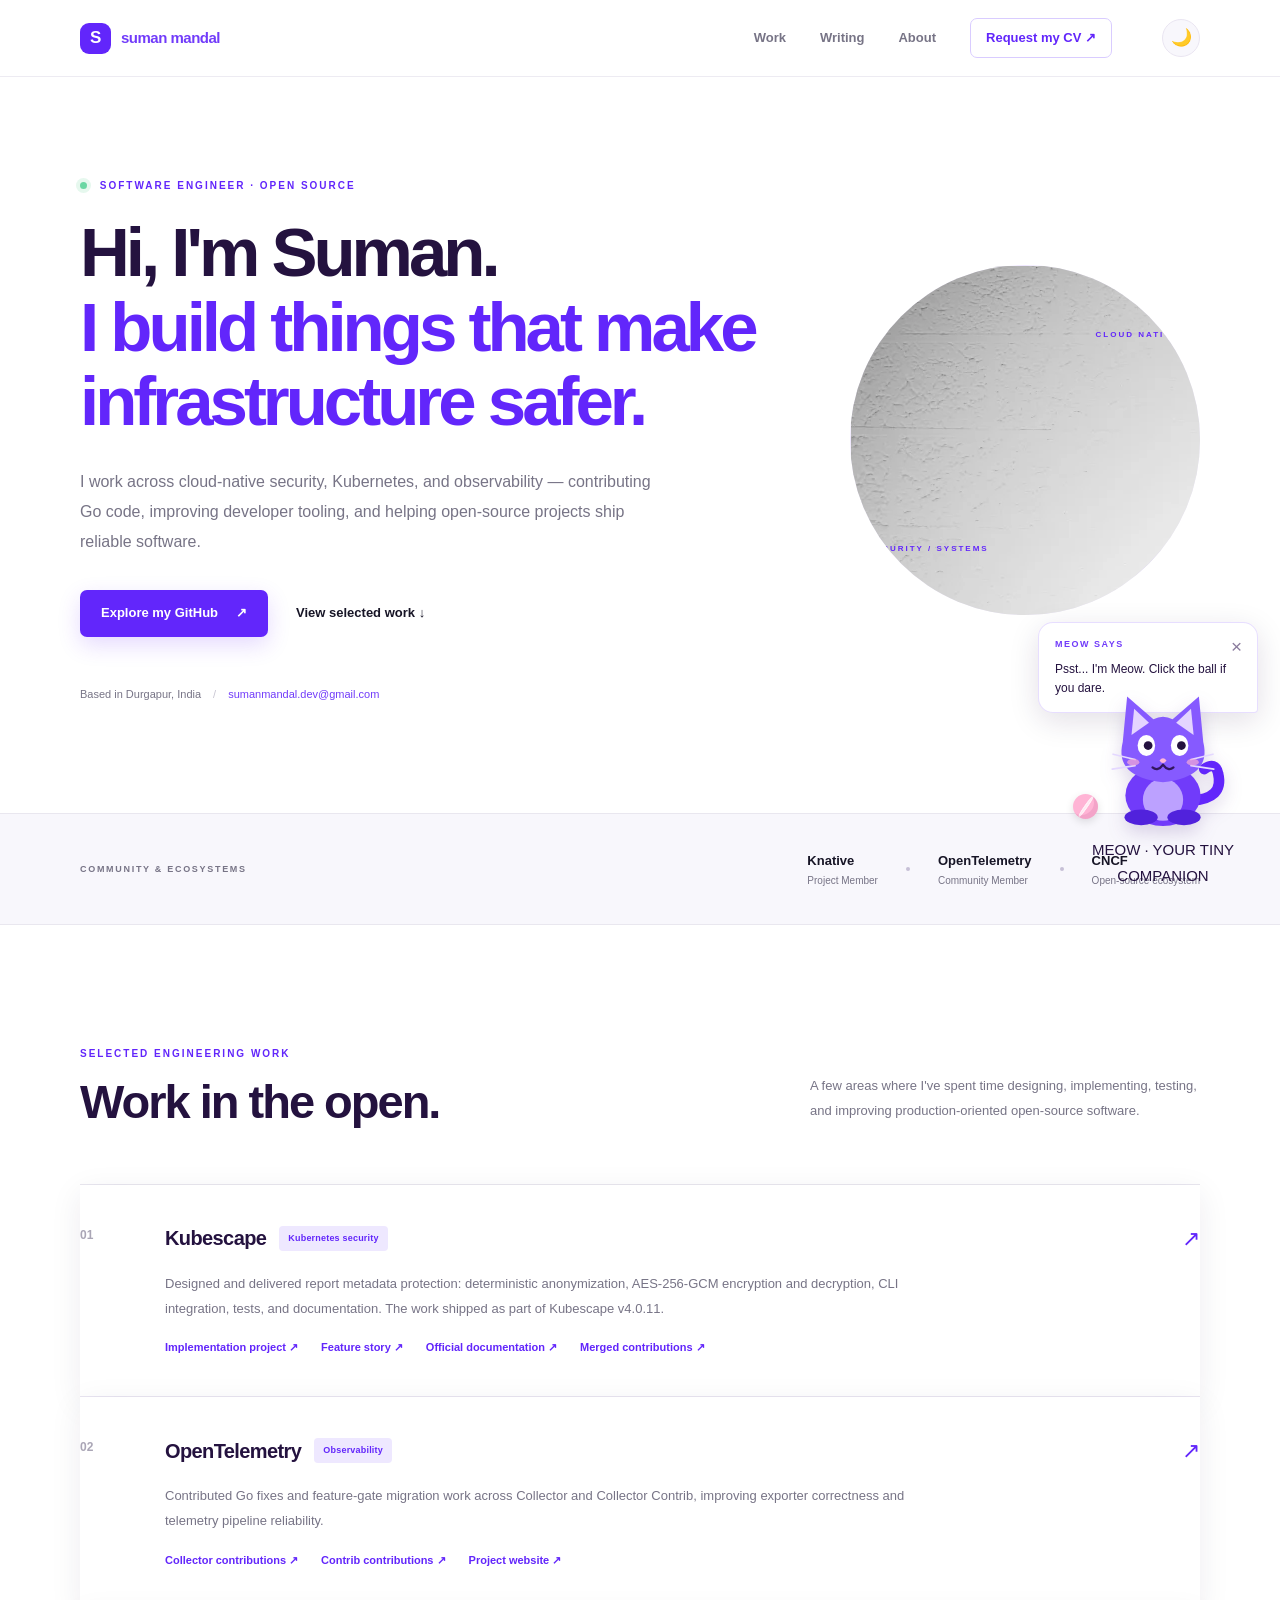
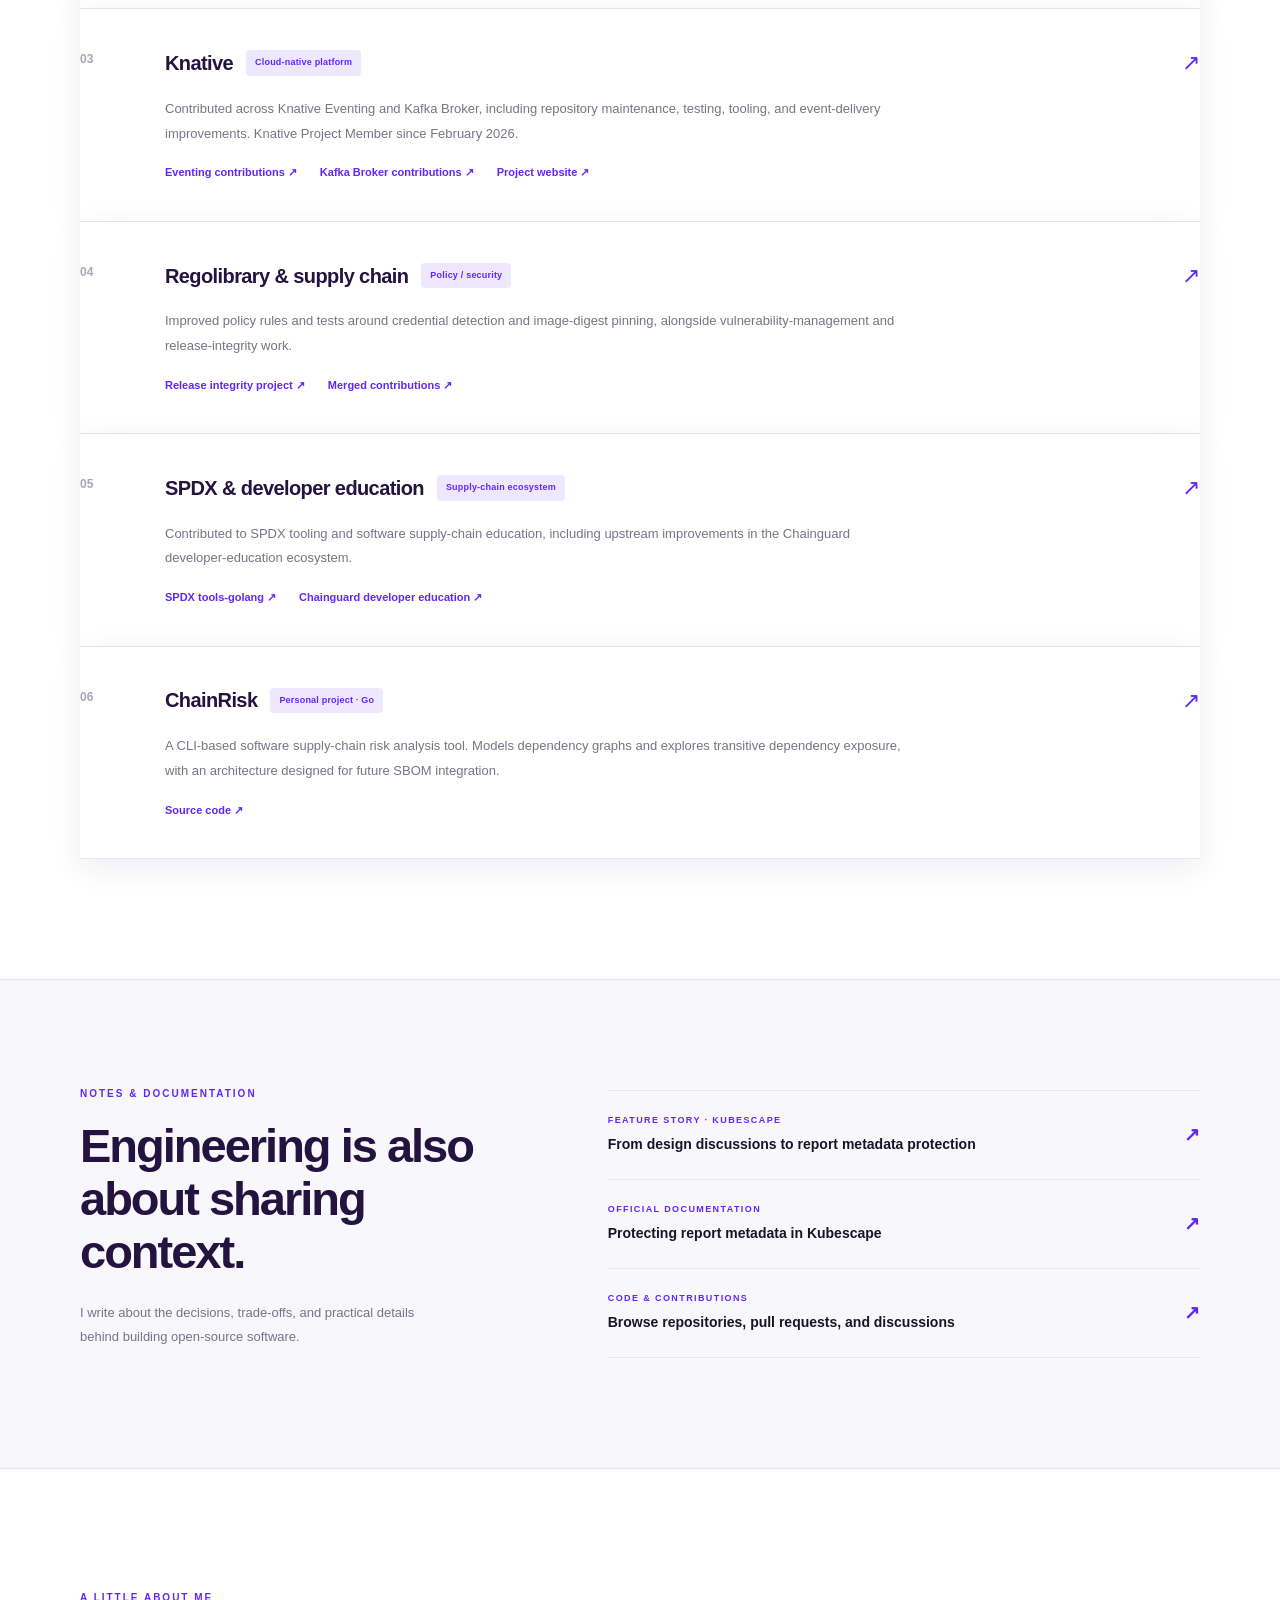
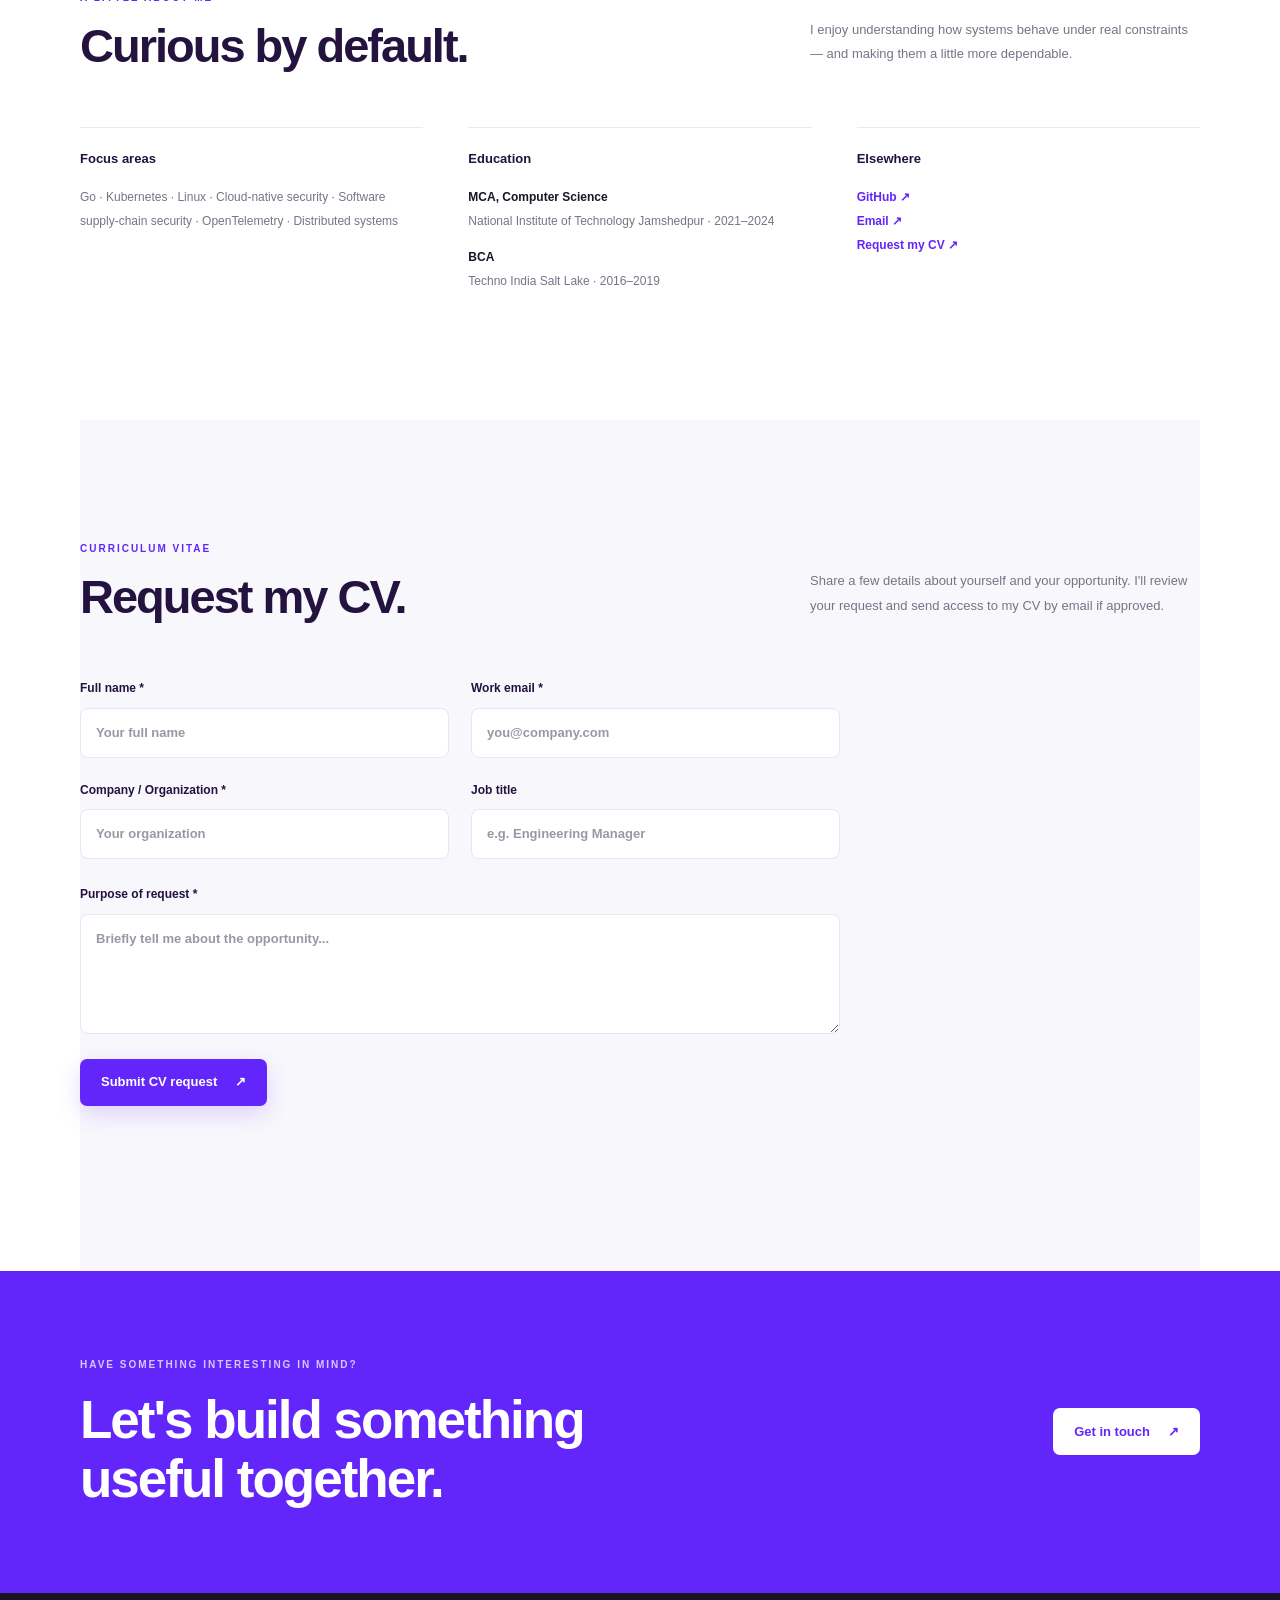
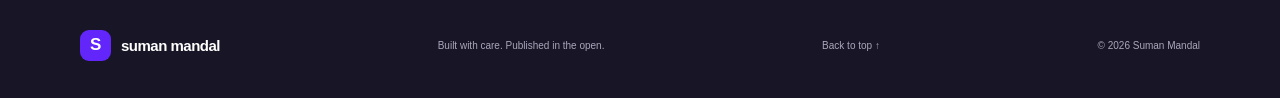
==== commit 37aca756: "Update hero section with profile photo Replaced core text with profile photo in hero section." ====
--- a/index.html
+++ b/index.html
@@ -101,10 +101,13 @@
         <div class="art-orbit orbit-one"></div>
         <div class="art-orbit orbit-two"></div>
 
-        <div class="art-core">
-          <span class="core-glyph">S<span>.</span></span>
-          <span class="core-caption">BUILD<br />IN THE OPEN</span>
-        </div>
+     <div class="art-core">
+  <img
+    class="profile-photo"
+    src="/profile-photo.jpg"
+    alt="Suman Mandal"
+  />
+</div>
 
         <div class="art-label label-top">CLOUD NATIVE</div>
         <div class="art-label label-bottom">SECURITY / SYSTEMS</div>
--- a/styles.css
+++ b/styles.css
@@ -1636,4 +1636,103 @@
   }
 }
 
-
+/* =========================================
+   CV REQUEST FORM
+   ========================================= */
+
+.cv-request-form {
+  max-width: 760px;
+  display: flex;
+  flex-direction: column;
+  gap: 25px;
+}
+
+.cv-form-grid {
+  display: grid;
+  grid-template-columns: repeat(2, minmax(0, 1fr));
+  gap: 22px;
+}
+
+.cv-request-form label {
+  display: flex;
+  flex-direction: column;
+  gap: 9px;
+  color: var(--text-primary);
+  font-size: 12px;
+  font-weight: 700;
+}
+
+.cv-request-form input,
+.cv-request-form textarea {
+  width: 100%;
+  padding: 13px 15px;
+  border: 1px solid var(--border-color);
+  border-radius: 8px;
+  background: var(--card-bg);
+  color: var(--text-primary);
+  font: inherit;
+  font-size: 13px;
+  outline: none;
+  transition: border-color 180ms ease, box-shadow 180ms ease;
+}
+
+.cv-request-form input::placeholder,
+.cv-request-form textarea::placeholder {
+  color: var(--text-secondary);
+  opacity: 0.7;
+}
+
+.cv-request-form input:focus,
+.cv-request-form textarea:focus {
+  border-color: var(--accent);
+  box-shadow: 0 0 0 3px rgba(113, 59, 250, 0.12);
+}
+
+.cv-request-form textarea {
+  min-height: 120px;
+  resize: vertical;
+}
+
+.cv-request-form button {
+  align-self: flex-start;
+  border: none;
+  cursor: pointer;
+}
+
+.cv-request-form button:disabled {
+  opacity: 0.6;
+  cursor: not-allowed;
+  transform: none;
+}
+
+#cvRequestMessage {
+  min-height: 20px;
+  margin: 0;
+  color: var(--text-secondary);
+  font-size: 12px;
+}
+
+#cvRequestMessage.success {
+  color: #168653;
+}
+
+#cvRequestMessage.error {
+  color: #dc4545;
+}
+
+/* Mobile form layout */
+@media (max-width: 620px) {
+  .cv-form-grid {
+    grid-template-columns: 1fr;
+    gap: 18px;
+  }
+
+  .cv-request-form {
+    gap: 20px;
+  }
+
+  .cv-request-form button {
+    width: 100%;
+  }
+}
+
